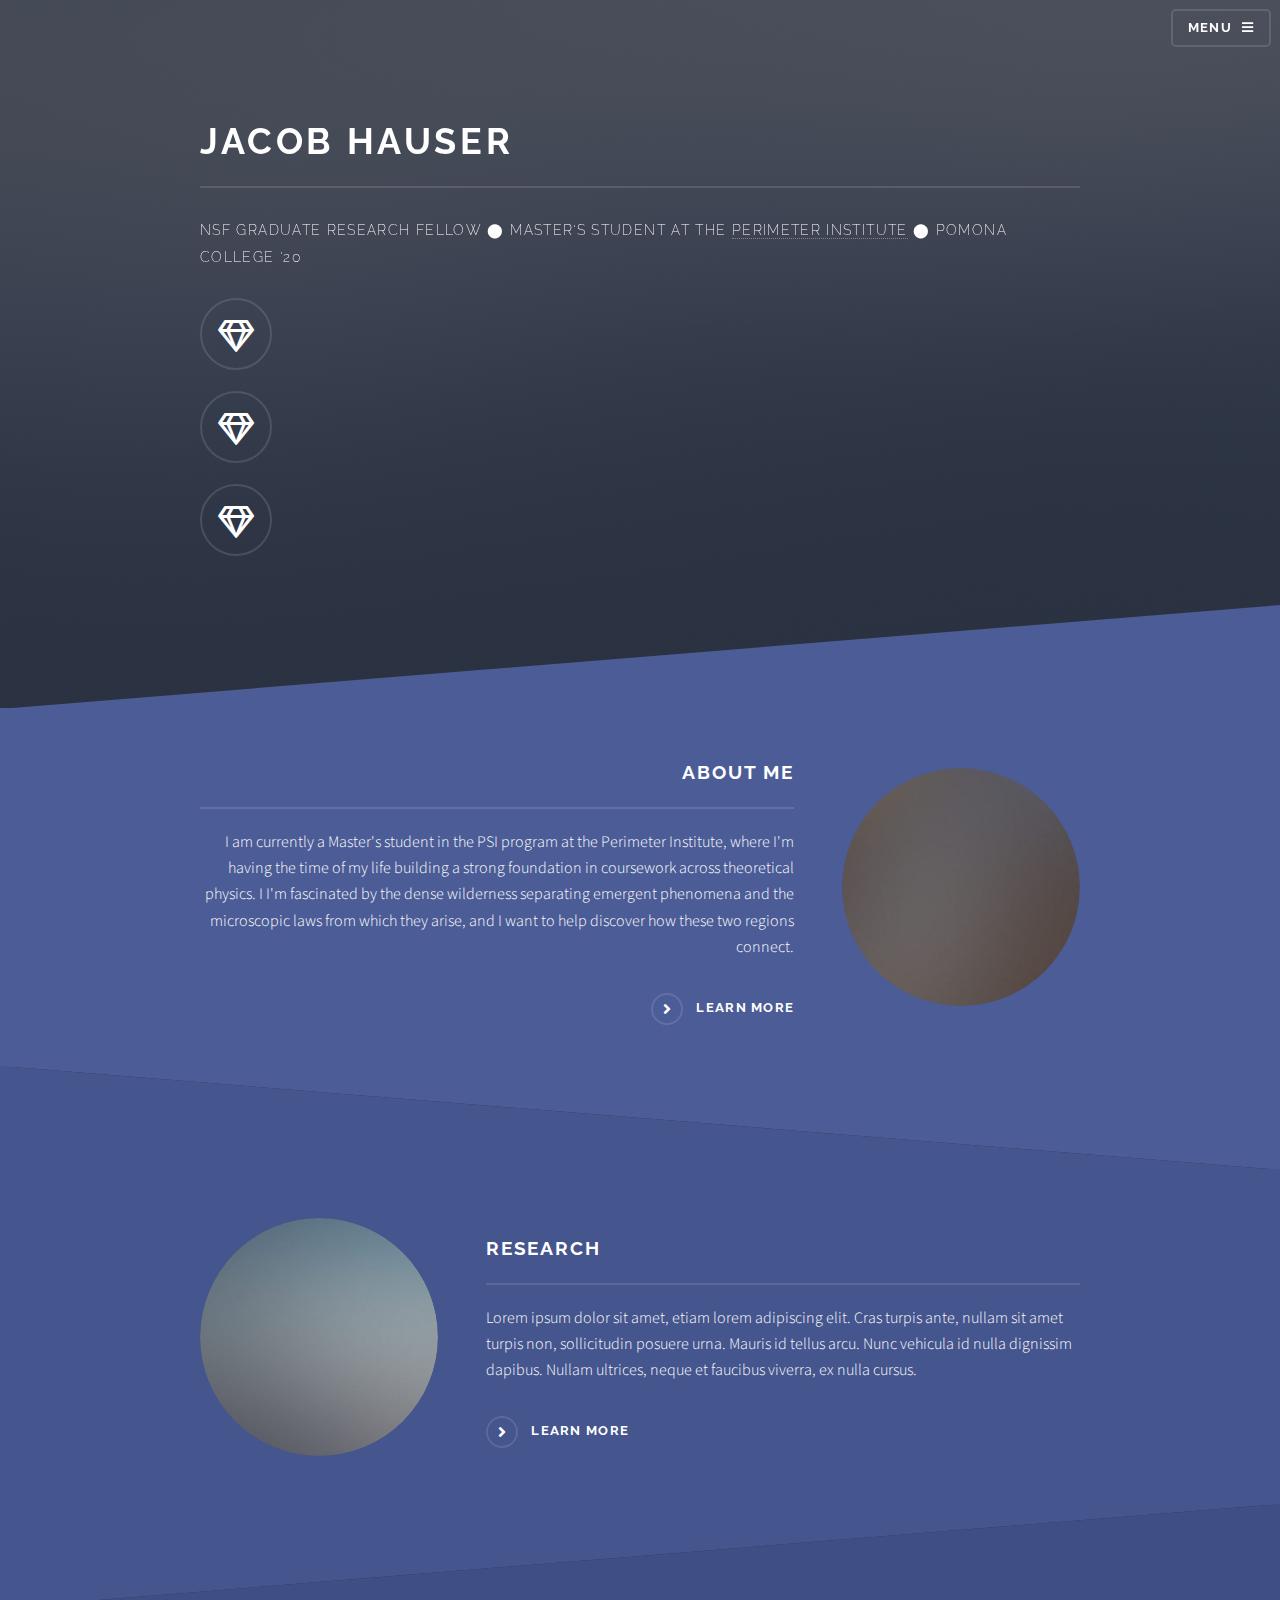
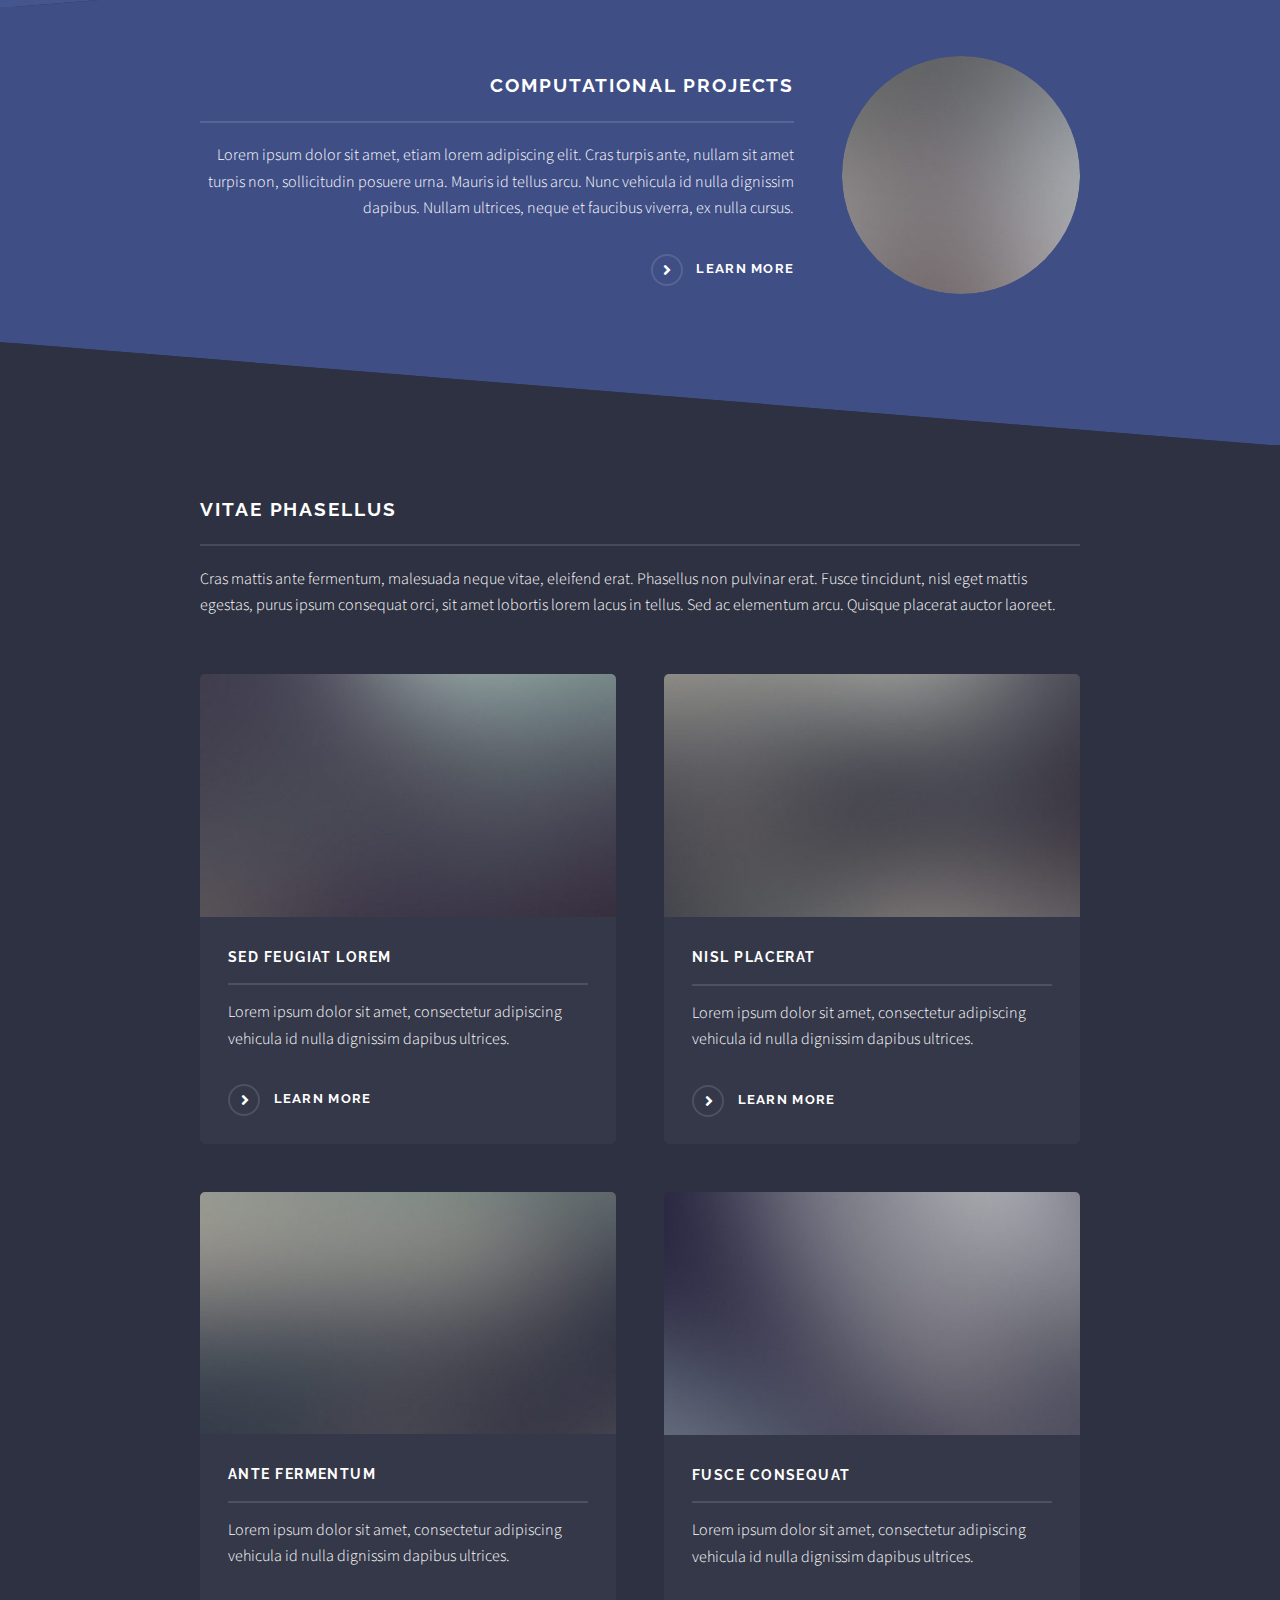
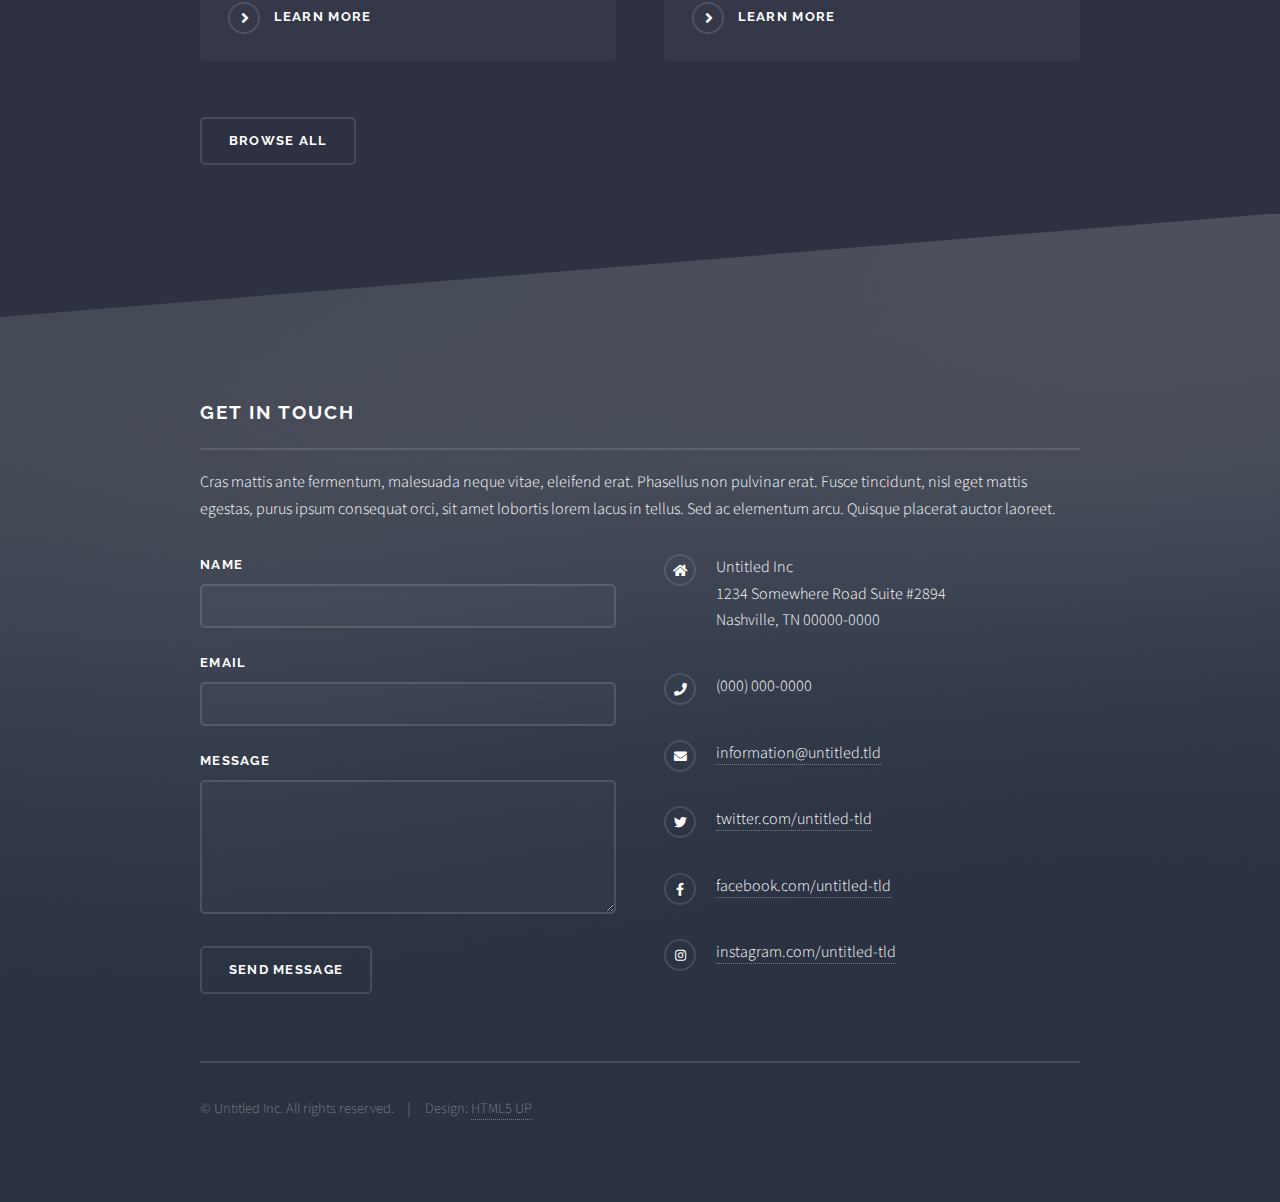
==== index-real.html @ db88d707 "Page in progress" ====
<!DOCTYPE HTML>
<!--
    Assembled by Jacob Hauser using:

	Solid State by HTML5 UP
	html5up.net | @ajlkn
	Free for personal and commercial use under the CCA 3.0 license (html5up.net/license)
-->
<html>
	<head>
		<title>Jacob Hauser</title>
		<meta charset="utf-8" />
		<meta name="viewport" content="width=device-width, initial-scale=1, user-scalable=no" />
		<link rel="stylesheet" href="assets/css/main.css" />
		<noscript><link rel="stylesheet" href="assets/css/noscript.css" /></noscript>
	</head>
	<body class="is-preload">

		<!-- Page Wrapper -->
			<div id="page-wrapper">

				<!-- Header -->
					<header id="header" class="alt">
						<h1><a href="index.html">Jacob Hauser</a></h1>
						<nav>
							<a href="#menu">Menu</a>
						</nav>
					</header>

				<!-- Menu -->
					<nav id="menu">
						<div class="inner">
							<h2>Menu</h2>
							<ul class="links">
								<li><a href="index.html">Home</a></li>
								<li><a href="generic.html">Generic</a></li>
								<li><a href="elements.html">Elements</a></li>
							</ul>
							<a href="#" class="close">Close</a>
						</div>
					</nav>

				<!-- Banner -->
					<section id="banner">
						<div class="inner">
							<h2>Jacob Hauser</h2>
                            <p>NSF Graduate Research Fellow ⬤ Master's student at the <a href="https://www.perimeterinstitute.ca/">Perimeter Institute</a> ⬤ Pomona College '20</p>
                            <div><div class="logo"><span class="icon fa-gem"></span></div>
                            <div class="logo"><span class="icon fa-gem"></span></div>
                            <div class="logo"><span class="icon fa-gem"></span></div>
						</div>
					</section>

				<!-- Wrapper -->
					<section id="wrapper">

						<!-- One -->
							<section id="one" class="wrapper spotlight style1">
								<div class="inner">
									<a href="#" class="image"><img src="images/pic01.jpg" alt="" /></a>
									<div class="content">
										<h2 class="major">About Me</h2>
										<p>I am currently a Master's student in the PSI program at the Perimeter Institute, where I'm having the time of my life building a strong foundation in coursework across theoretical physics. I I'm fascinated by the dense wilderness separating emergent phenomena and the microscopic laws from which they arise, and I want to help discover how these two regions connect.   </p>
										<a href="#" class="special">Learn more</a>
									</div>
								</div>
							</section>

						<!-- Two -->
							<section id="two" class="wrapper alt spotlight style2">
								<div class="inner">
									<a href="#" class="image"><img src="images/pic02.jpg" alt="" /></a>
									<div class="content">
										<h2 class="major">Research</h2>
										<p>Lorem ipsum dolor sit amet, etiam lorem adipiscing elit. Cras turpis ante, nullam sit amet turpis non, sollicitudin posuere urna. Mauris id tellus arcu. Nunc vehicula id nulla dignissim dapibus. Nullam ultrices, neque et faucibus viverra, ex nulla cursus.</p>
										<a href="#" class="special">Learn more</a>
									</div>
								</div>
							</section>

						<!-- Three -->
							<section id="three" class="wrapper spotlight style3">
								<div class="inner">
									<a href="#" class="image"><img src="images/pic03.jpg" alt="" /></a>
									<div class="content">
										<h2 class="major">Computational Projects</h2>
										<p>Lorem ipsum dolor sit amet, etiam lorem adipiscing elit. Cras turpis ante, nullam sit amet turpis non, sollicitudin posuere urna. Mauris id tellus arcu. Nunc vehicula id nulla dignissim dapibus. Nullam ultrices, neque et faucibus viverra, ex nulla cursus.</p>
										<a href="#" class="special">Learn more</a>
									</div>
								</div>
							</section>

						<!-- Four -->
							<section id="four" class="wrapper alt style1">
								<div class="inner">
									<h2 class="major">Vitae phasellus</h2>
									<p>Cras mattis ante fermentum, malesuada neque vitae, eleifend erat. Phasellus non pulvinar erat. Fusce tincidunt, nisl eget mattis egestas, purus ipsum consequat orci, sit amet lobortis lorem lacus in tellus. Sed ac elementum arcu. Quisque placerat auctor laoreet.</p>
									<section class="features">
										<article>
											<a href="#" class="image"><img src="images/pic04.jpg" alt="" /></a>
											<h3 class="major">Sed feugiat lorem</h3>
											<p>Lorem ipsum dolor sit amet, consectetur adipiscing vehicula id nulla dignissim dapibus ultrices.</p>
											<a href="#" class="special">Learn more</a>
										</article>
										<article>
											<a href="#" class="image"><img src="images/pic05.jpg" alt="" /></a>
											<h3 class="major">Nisl placerat</h3>
											<p>Lorem ipsum dolor sit amet, consectetur adipiscing vehicula id nulla dignissim dapibus ultrices.</p>
											<a href="#" class="special">Learn more</a>
										</article>
										<article>
											<a href="#" class="image"><img src="images/pic06.jpg" alt="" /></a>
											<h3 class="major">Ante fermentum</h3>
											<p>Lorem ipsum dolor sit amet, consectetur adipiscing vehicula id nulla dignissim dapibus ultrices.</p>
											<a href="#" class="special">Learn more</a>
										</article>
										<article>
											<a href="#" class="image"><img src="images/pic07.jpg" alt="" /></a>
											<h3 class="major">Fusce consequat</h3>
											<p>Lorem ipsum dolor sit amet, consectetur adipiscing vehicula id nulla dignissim dapibus ultrices.</p>
											<a href="#" class="special">Learn more</a>
										</article>
									</section>
									<ul class="actions">
										<li><a href="#" class="button">Browse All</a></li>
									</ul>
								</div>
							</section>

					</section>

				<!-- Footer -->
					<section id="footer">
						<div class="inner">
							<h2 class="major">Get in touch</h2>
							<p>Cras mattis ante fermentum, malesuada neque vitae, eleifend erat. Phasellus non pulvinar erat. Fusce tincidunt, nisl eget mattis egestas, purus ipsum consequat orci, sit amet lobortis lorem lacus in tellus. Sed ac elementum arcu. Quisque placerat auctor laoreet.</p>
							<form method="post" action="#">
								<div class="fields">
									<div class="field">
										<label for="name">Name</label>
										<input type="text" name="name" id="name" />
									</div>
									<div class="field">
										<label for="email">Email</label>
										<input type="email" name="email" id="email" />
									</div>
									<div class="field">
										<label for="message">Message</label>
										<textarea name="message" id="message" rows="4"></textarea>
									</div>
								</div>
								<ul class="actions">
									<li><input type="submit" value="Send Message" /></li>
								</ul>
							</form>
							<ul class="contact">
								<li class="icon solid fa-home">
									Untitled Inc<br />
									1234 Somewhere Road Suite #2894<br />
									Nashville, TN 00000-0000
								</li>
								<li class="icon solid fa-phone">(000) 000-0000</li>
								<li class="icon solid fa-envelope"><a href="#">information@untitled.tld</a></li>
								<li class="icon brands fa-twitter"><a href="#">twitter.com/untitled-tld</a></li>
								<li class="icon brands fa-facebook-f"><a href="#">facebook.com/untitled-tld</a></li>
								<li class="icon brands fa-instagram"><a href="#">instagram.com/untitled-tld</a></li>
							</ul>
							<ul class="copyright">
								<li>&copy; Untitled Inc. All rights reserved.</li><li>Design: <a href="http://html5up.net">HTML5 UP</a></li>
							</ul>
						</div>
					</section>

			</div>

		<!-- Scripts -->
			<script src="assets/js/jquery.min.js"></script>
			<script src="assets/js/jquery.scrollex.min.js"></script>
			<script src="assets/js/browser.min.js"></script>
			<script src="assets/js/breakpoints.min.js"></script>
			<script src="assets/js/util.js"></script>
			<script src="assets/js/main.js"></script>

	</body>
</html>
---- assets/css/main.css ----
@import url(fontawesome-all.min.css);
@import url("https://fonts.googleapis.com/css?family=Raleway:200,700|Source+Sans+Pro:300,600,300italic,600italic");

/*
	Solid State by HTML5 UP
	html5up.net | @ajlkn
	Free for personal and commercial use under the CCA 3.0 license (html5up.net/license)
*/

html, body, div, span, applet, object,
iframe, h1, h2, h3, h4, h5, h6, p, blockquote,
pre, a, abbr, acronym, address, big, cite,
code, del, dfn, em, img, ins, kbd, q, s, samp,
small, strike, strong, sub, sup, tt, var, b,
u, i, center, dl, dt, dd, ol, ul, li, fieldset,
form, label, legend, table, caption, tbody,
tfoot, thead, tr, th, td, article, aside,
canvas, details, embed, figure, figcaption,
footer, header, hgroup, menu, nav, output, ruby,
section, summary, time, mark, audio, video {
	margin: 0;
	padding: 0;
	border: 0;
	font-size: 100%;
	font: inherit;
	vertical-align: baseline;}

article, aside, details, figcaption, figure,
footer, header, hgroup, menu, nav, section {
	display: block;}

body {
	line-height: 1;
}

ol, ul {
	list-style: none;
}

blockquote, q {
	quotes: none;
}

	blockquote:before, blockquote:after, q:before, q:after {
		content: '';
		content: none;
	}

table {
	border-collapse: collapse;
	border-spacing: 0;
}

body {
	-webkit-text-size-adjust: none;
}

mark {
	background-color: transparent;
	color: inherit;
}

input::-moz-focus-inner {
	border: 0;
	padding: 0;
}

input, select, textarea {
	-moz-appearance: none;
	-webkit-appearance: none;
	-ms-appearance: none;
	appearance: none;
}

/* Basic */

	@-ms-viewport {
		width: device-width;
	}

	body {
		-ms-overflow-style: scrollbar;
	}

	@media screen and (max-width: 480px) {

		html, body {
			min-width: 320px;
		}

	}

	html {
		box-sizing: border-box;
	}

	*, *:before, *:after {
		box-sizing: inherit;
	}

	body {
		background-color: #2e3141;
		background-image: linear-gradient(to top, rgba(46, 49, 65, 0.8), rgba(46, 49, 65, 0.8)), url("../../images/bg.jpg");
		background-size: auto, cover;
		background-attachment: fixed, fixed;
		background-position: center, center;
	}

		body.is-preload *, body.is-preload *:before, body.is-preload *:after {
			-moz-animation: none !important;
			-webkit-animation: none !important;
			-ms-animation: none !important;
			animation: none !important;
			-moz-transition: none !important;
			-webkit-transition: none !important;
			-ms-transition: none !important;
			transition: none !important;
		}

/* Type */

	body, input, select, textarea {
		color: #ffffff;
		font-family: "Source Sans Pro", Helvetica, sans-serif;
		font-size: 16.5pt;
		font-weight: 300;
		line-height: 1.65;
	}

		@media screen and (max-width: 1680px) {

			body, input, select, textarea {
				font-size: 13pt;
			}

		}

		@media screen and (max-width: 1280px) {

			body, input, select, textarea {
				font-size: 12pt;
			}

		}

		@media screen and (max-width: 980px) {

			body, input, select, textarea {
				font-size: 12pt;
			}

		}

		@media screen and (max-width: 736px) {

			body, input, select, textarea {
				font-size: 12pt;
			}

		}

		@media screen and (max-width: 480px) {

			body, input, select, textarea {
				font-size: 12pt;
			}

		}

	a {
		-moz-transition: color 0.2s ease-in-out, border-bottom-color 0.2s ease-in-out;
		-webkit-transition: color 0.2s ease-in-out, border-bottom-color 0.2s ease-in-out;
		-ms-transition: color 0.2s ease-in-out, border-bottom-color 0.2s ease-in-out;
		transition: color 0.2s ease-in-out, border-bottom-color 0.2s ease-in-out;
		border-bottom: dotted 1px rgba(255, 255, 255, 0.35);
		color: #ffffff;
		text-decoration: none;
	}

		a:hover {
			border-bottom-color: transparent;
			color: #ffffff !important;
		}

		a.special:not(.button) {
			text-decoration: none;
			border-bottom: 0;
			display: block;
			font-family: Raleway, Helvetica, sans-serif;
			font-size: 0.8em;
			font-weight: 700;
			letter-spacing: 0.1em;
			margin: 0 0 2em 0;
			text-transform: uppercase;
		}

			a.special:not(.button):before {
				-moz-osx-font-smoothing: grayscale;
				-webkit-font-smoothing: antialiased;
				display: inline-block;
				font-style: normal;
				font-variant: normal;
				text-rendering: auto;
				line-height: 1;
				text-transform: none !important;
				font-family: 'Font Awesome 5 Free';
				font-weight: 900;
			}

			a.special:not(.button):before {
				-moz-transition: background-color 0.2s ease-in-out;
				-webkit-transition: background-color 0.2s ease-in-out;
				-ms-transition: background-color 0.2s ease-in-out;
				transition: background-color 0.2s ease-in-out;
				border-radius: 100%;
				border: solid 2px rgba(255, 255, 255, 0.125);
				content: '\f105';
				display: inline-block;
				font-size: 1.25em;
				height: 2em;
				line-height: 1.75em;
				margin-right: 0.85em;
				text-align: center;
				text-indent: 0.15em;
				vertical-align: middle;
				width: 2em;
			}

			a.special:not(.button):hover:before {
				background-color: rgba(255, 255, 255, 0.025);
			}

			a.special:not(.button):active:before {
				background-color: rgba(255, 255, 255, 0.075);
			}

	strong, b {
		color: #ffffff;
		font-weight: 600;
	}

	em, i {
		font-style: italic;
	}

	p {
		margin: 0 0 2em 0;
	}

	h1, h2, h3, h4, h5, h6 {
		color: #ffffff;
		font-family: Raleway, Helvetica, sans-serif;
		font-weight: 700;
		letter-spacing: 0.1em;
		margin: 0 0 1em 0;
		text-transform: uppercase;
	}

		h1 a, h2 a, h3 a, h4 a, h5 a, h6 a {
			color: inherit;
			text-decoration: none;
			border-bottom: 0;
		}

		h1 span, h2 span, h3 span, h4 span, h5 span, h6 span {
			font-weight: 200;
		}

		h1.major, h2.major, h3.major, h4.major, h5.major, h6.major {
			padding-bottom: 1em;
			border-bottom: solid 2px rgba(255, 255, 255, 0.125);
		}

	h2 {
		font-size: 1.2em;
	}

	h3 {
		font-size: 0.9em;
	}

	h4 {
		font-size: 0.7em;
	}

	h5 {
		font-size: 0.7em;
	}

	h6 {
		font-size: 0.7em;
	}

	@media screen and (max-width: 736px) {

		h2 {
			font-size: 1em;
		}

		h3 {
			font-size: 0.8em;
		}

	}

	sub {
		font-size: 0.8em;
		position: relative;
		top: 0.5em;
	}

	sup {
		font-size: 0.8em;
		position: relative;
		top: -0.5em;
	}

	blockquote {
		border-left: solid 4px rgba(255, 255, 255, 0.125);
		font-style: italic;
		margin: 0 0 2em 0;
		padding: 0.5em 0 0.5em 2em;
	}

	code {
		background: rgba(255, 255, 255, 0.025);
		border-radius: 5px;
		border: solid 2px rgba(255, 255, 255, 0.125);
		font-family: "Courier New", monospace;
		font-size: 0.9em;
		margin: 0 0.25em;
		padding: 0.25em 0.65em;
	}

	pre {
		-webkit-overflow-scrolling: touch;
		font-family: "Courier New", monospace;
		font-size: 0.9em;
		margin: 0 0 2em 0;
	}

		pre code {
			display: block;
			line-height: 1.75em;
			padding: 1em 1.5em;
			overflow-x: auto;
		}

	hr {
		border: 0;
		border-bottom: solid 2px rgba(255, 255, 255, 0.125);
		margin: 2.5em 0;
	}

		hr.major {
			margin: 4em 0;
		}

	.align-left {
		text-align: left;
	}

	.align-center {
		text-align: center;
	}

	.align-right {
		text-align: right;
	}

/* Row */

	.row {
		display: flex;
		flex-wrap: wrap;
		box-sizing: border-box;
		align-items: stretch;
	}

		.row > * {
			box-sizing: border-box;
		}

		.row.gtr-uniform > * > :last-child {
			margin-bottom: 0;
		}

		.row.aln-left {
			justify-content: flex-start;
		}

		.row.aln-center {
			justify-content: center;
		}

		.row.aln-right {
			justify-content: flex-end;
		}

		.row.aln-top {
			align-items: flex-start;
		}

		.row.aln-middle {
			align-items: center;
		}

		.row.aln-bottom {
			align-items: flex-end;
		}

		.row > .imp {
			order: -1;
		}

		.row > .col-1 {
			width: 8.33333%;
		}

		.row > .off-1 {
			margin-left: 8.33333%;
		}

		.row > .col-2 {
			width: 16.66667%;
		}

		.row > .off-2 {
			margin-left: 16.66667%;
		}

		.row > .col-3 {
			width: 25%;
		}

		.row > .off-3 {
			margin-left: 25%;
		}

		.row > .col-4 {
			width: 33.33333%;
		}

		.row > .off-4 {
			margin-left: 33.33333%;
		}

		.row > .col-5 {
			width: 41.66667%;
		}

		.row > .off-5 {
			margin-left: 41.66667%;
		}

		.row > .col-6 {
			width: 50%;
		}

		.row > .off-6 {
			margin-left: 50%;
		}

		.row > .col-7 {
			width: 58.33333%;
		}

		.row > .off-7 {
			margin-left: 58.33333%;
		}

		.row > .col-8 {
			width: 66.66667%;
		}

		.row > .off-8 {
			margin-left: 66.66667%;
		}

		.row > .col-9 {
			width: 75%;
		}

		.row > .off-9 {
			margin-left: 75%;
		}

		.row > .col-10 {
			width: 83.33333%;
		}

		.row > .off-10 {
			margin-left: 83.33333%;
		}

		.row > .col-11 {
			width: 91.66667%;
		}

		.row > .off-11 {
			margin-left: 91.66667%;
		}

		.row > .col-12 {
			width: 100%;
		}

		.row > .off-12 {
			margin-left: 100%;
		}

		.row.gtr-0 {
			margin-top: 0;
			margin-left: 0em;
		}

			.row.gtr-0 > * {
				padding: 0 0 0 0em;
			}

			.row.gtr-0.gtr-uniform {
				margin-top: 0em;
			}

				.row.gtr-0.gtr-uniform > * {
					padding-top: 0em;
				}

		.row.gtr-25 {
			margin-top: 0;
			margin-left: -0.4375em;
		}

			.row.gtr-25 > * {
				padding: 0 0 0 0.4375em;
			}

			.row.gtr-25.gtr-uniform {
				margin-top: -0.4375em;
			}

				.row.gtr-25.gtr-uniform > * {
					padding-top: 0.4375em;
				}

		.row.gtr-50 {
			margin-top: 0;
			margin-left: -0.875em;
		}

			.row.gtr-50 > * {
				padding: 0 0 0 0.875em;
			}

			.row.gtr-50.gtr-uniform {
				margin-top: -0.875em;
			}

				.row.gtr-50.gtr-uniform > * {
					padding-top: 0.875em;
				}

		.row {
			margin-top: 0;
			margin-left: -1.75em;
		}

			.row > * {
				padding: 0 0 0 1.75em;
			}

			.row.gtr-uniform {
				margin-top: -1.75em;
			}

				.row.gtr-uniform > * {
					padding-top: 1.75em;
				}

		.row.gtr-150 {
			margin-top: 0;
			margin-left: -2.625em;
		}

			.row.gtr-150 > * {
				padding: 0 0 0 2.625em;
			}

			.row.gtr-150.gtr-uniform {
				margin-top: -2.625em;
			}

				.row.gtr-150.gtr-uniform > * {
					padding-top: 2.625em;
				}

		.row.gtr-200 {
			margin-top: 0;
			margin-left: -3.5em;
		}

			.row.gtr-200 > * {
				padding: 0 0 0 3.5em;
			}

			.row.gtr-200.gtr-uniform {
				margin-top: -3.5em;
			}

				.row.gtr-200.gtr-uniform > * {
					padding-top: 3.5em;
				}

		@media screen and (max-width: 1680px) {

			.row {
				display: flex;
				flex-wrap: wrap;
				box-sizing: border-box;
				align-items: stretch;
			}

				.row > * {
					box-sizing: border-box;
				}

				.row.gtr-uniform > * > :last-child {
					margin-bottom: 0;
				}

				.row.aln-left {
					justify-content: flex-start;
				}

				.row.aln-center {
					justify-content: center;
				}

				.row.aln-right {
					justify-content: flex-end;
				}

				.row.aln-top {
					align-items: flex-start;
				}

				.row.aln-middle {
					align-items: center;
				}

				.row.aln-bottom {
					align-items: flex-end;
				}

				.row > .imp-xlarge {
					order: -1;
				}

				.row > .col-1-xlarge {
					width: 8.33333%;
				}

				.row > .off-1-xlarge {
					margin-left: 8.33333%;
				}

				.row > .col-2-xlarge {
					width: 16.66667%;
				}

				.row > .off-2-xlarge {
					margin-left: 16.66667%;
				}

				.row > .col-3-xlarge {
					width: 25%;
				}

				.row > .off-3-xlarge {
					margin-left: 25%;
				}

				.row > .col-4-xlarge {
					width: 33.33333%;
				}

				.row > .off-4-xlarge {
					margin-left: 33.33333%;
				}

				.row > .col-5-xlarge {
					width: 41.66667%;
				}

				.row > .off-5-xlarge {
					margin-left: 41.66667%;
				}

				.row > .col-6-xlarge {
					width: 50%;
				}

				.row > .off-6-xlarge {
					margin-left: 50%;
				}

				.row > .col-7-xlarge {
					width: 58.33333%;
				}

				.row > .off-7-xlarge {
					margin-left: 58.33333%;
				}

				.row > .col-8-xlarge {
					width: 66.66667%;
				}

				.row > .off-8-xlarge {
					margin-left: 66.66667%;
				}

				.row > .col-9-xlarge {
					width: 75%;
				}

				.row > .off-9-xlarge {
					margin-left: 75%;
				}

				.row > .col-10-xlarge {
					width: 83.33333%;
				}

				.row > .off-10-xlarge {
					margin-left: 83.33333%;
				}

				.row > .col-11-xlarge {
					width: 91.66667%;
				}

				.row > .off-11-xlarge {
					margin-left: 91.66667%;
				}

				.row > .col-12-xlarge {
					width: 100%;
				}

				.row > .off-12-xlarge {
					margin-left: 100%;
				}

				.row.gtr-0 {
					margin-top: 0;
					margin-left: 0em;
				}

					.row.gtr-0 > * {
						padding: 0 0 0 0em;
					}

					.row.gtr-0.gtr-uniform {
						margin-top: 0em;
					}

						.row.gtr-0.gtr-uniform > * {
							padding-top: 0em;
						}

				.row.gtr-25 {
					margin-top: 0;
					margin-left: -0.4375em;
				}

					.row.gtr-25 > * {
						padding: 0 0 0 0.4375em;
					}

					.row.gtr-25.gtr-uniform {
						margin-top: -0.4375em;
					}

						.row.gtr-25.gtr-uniform > * {
							padding-top: 0.4375em;
						}

				.row.gtr-50 {
					margin-top: 0;
					margin-left: -0.875em;
				}

					.row.gtr-50 > * {
						padding: 0 0 0 0.875em;
					}

					.row.gtr-50.gtr-uniform {
						margin-top: -0.875em;
					}

						.row.gtr-50.gtr-uniform > * {
							padding-top: 0.875em;
						}

				.row {
					margin-top: 0;
					margin-left: -1.75em;
				}

					.row > * {
						padding: 0 0 0 1.75em;
					}

					.row.gtr-uniform {
						margin-top: -1.75em;
					}

						.row.gtr-uniform > * {
							padding-top: 1.75em;
						}

				.row.gtr-150 {
					margin-top: 0;
					margin-left: -2.625em;
				}

					.row.gtr-150 > * {
						padding: 0 0 0 2.625em;
					}

					.row.gtr-150.gtr-uniform {
						margin-top: -2.625em;
					}

						.row.gtr-150.gtr-uniform > * {
							padding-top: 2.625em;
						}

				.row.gtr-200 {
					margin-top: 0;
					margin-left: -3.5em;
				}

					.row.gtr-200 > * {
						padding: 0 0 0 3.5em;
					}

					.row.gtr-200.gtr-uniform {
						margin-top: -3.5em;
					}

						.row.gtr-200.gtr-uniform > * {
							padding-top: 3.5em;
						}

		}

		@media screen and (max-width: 1280px) {

			.row {
				display: flex;
				flex-wrap: wrap;
				box-sizing: border-box;
				align-items: stretch;
			}

				.row > * {
					box-sizing: border-box;
				}

				.row.gtr-uniform > * > :last-child {
					margin-bottom: 0;
				}

				.row.aln-left {
					justify-content: flex-start;
				}

				.row.aln-center {
					justify-content: center;
				}

				.row.aln-right {
					justify-content: flex-end;
				}

				.row.aln-top {
					align-items: flex-start;
				}

				.row.aln-middle {
					align-items: center;
				}

				.row.aln-bottom {
					align-items: flex-end;
				}

				.row > .imp-large {
					order: -1;
				}

				.row > .col-1-large {
					width: 8.33333%;
				}

				.row > .off-1-large {
					margin-left: 8.33333%;
				}

				.row > .col-2-large {
					width: 16.66667%;
				}

				.row > .off-2-large {
					margin-left: 16.66667%;
				}

				.row > .col-3-large {
					width: 25%;
				}

				.row > .off-3-large {
					margin-left: 25%;
				}

				.row > .col-4-large {
					width: 33.33333%;
				}

				.row > .off-4-large {
					margin-left: 33.33333%;
				}

				.row > .col-5-large {
					width: 41.66667%;
				}

				.row > .off-5-large {
					margin-left: 41.66667%;
				}

				.row > .col-6-large {
					width: 50%;
				}

				.row > .off-6-large {
					margin-left: 50%;
				}

				.row > .col-7-large {
					width: 58.33333%;
				}

				.row > .off-7-large {
					margin-left: 58.33333%;
				}

				.row > .col-8-large {
					width: 66.66667%;
				}

				.row > .off-8-large {
					margin-left: 66.66667%;
				}

				.row > .col-9-large {
					width: 75%;
				}

				.row > .off-9-large {
					margin-left: 75%;
				}

				.row > .col-10-large {
					width: 83.33333%;
				}

				.row > .off-10-large {
					margin-left: 83.33333%;
				}

				.row > .col-11-large {
					width: 91.66667%;
				}

				.row > .off-11-large {
					margin-left: 91.66667%;
				}

				.row > .col-12-large {
					width: 100%;
				}

				.row > .off-12-large {
					margin-left: 100%;
				}

				.row.gtr-0 {
					margin-top: 0;
					margin-left: 0em;
				}

					.row.gtr-0 > * {
						padding: 0 0 0 0em;
					}

					.row.gtr-0.gtr-uniform {
						margin-top: 0em;
					}

						.row.gtr-0.gtr-uniform > * {
							padding-top: 0em;
						}

				.row.gtr-25 {
					margin-top: 0;
					margin-left: -0.4375em;
				}

					.row.gtr-25 > * {
						padding: 0 0 0 0.4375em;
					}

					.row.gtr-25.gtr-uniform {
						margin-top: -0.4375em;
					}

						.row.gtr-25.gtr-uniform > * {
							padding-top: 0.4375em;
						}

				.row.gtr-50 {
					margin-top: 0;
					margin-left: -0.875em;
				}

					.row.gtr-50 > * {
						padding: 0 0 0 0.875em;
					}

					.row.gtr-50.gtr-uniform {
						margin-top: -0.875em;
					}

						.row.gtr-50.gtr-uniform > * {
							padding-top: 0.875em;
						}

				.row {
					margin-top: 0;
					margin-left: -1.75em;
				}

					.row > * {
						padding: 0 0 0 1.75em;
					}

					.row.gtr-uniform {
						margin-top: -1.75em;
					}

						.row.gtr-uniform > * {
							padding-top: 1.75em;
						}

				.row.gtr-150 {
					margin-top: 0;
					margin-left: -2.625em;
				}

					.row.gtr-150 > * {
						padding: 0 0 0 2.625em;
					}

					.row.gtr-150.gtr-uniform {
						margin-top: -2.625em;
					}

						.row.gtr-150.gtr-uniform > * {
							padding-top: 2.625em;
						}

				.row.gtr-200 {
					margin-top: 0;
					margin-left: -3.5em;
				}

					.row.gtr-200 > * {
						padding: 0 0 0 3.5em;
					}

					.row.gtr-200.gtr-uniform {
						margin-top: -3.5em;
					}

						.row.gtr-200.gtr-uniform > * {
							padding-top: 3.5em;
						}

		}

		@media screen and (max-width: 980px) {

			.row {
				display: flex;
				flex-wrap: wrap;
				box-sizing: border-box;
				align-items: stretch;
			}

				.row > * {
					box-sizing: border-box;
				}

				.row.gtr-uniform > * > :last-child {
					margin-bottom: 0;
				}

				.row.aln-left {
					justify-content: flex-start;
				}

				.row.aln-center {
					justify-content: center;
				}

				.row.aln-right {
					justify-content: flex-end;
				}

				.row.aln-top {
					align-items: flex-start;
				}

				.row.aln-middle {
					align-items: center;
				}

				.row.aln-bottom {
					align-items: flex-end;
				}

				.row > .imp-medium {
					order: -1;
				}

				.row > .col-1-medium {
					width: 8.33333%;
				}

				.row > .off-1-medium {
					margin-left: 8.33333%;
				}

				.row > .col-2-medium {
					width: 16.66667%;
				}

				.row > .off-2-medium {
					margin-left: 16.66667%;
				}

				.row > .col-3-medium {
					width: 25%;
				}

				.row > .off-3-medium {
					margin-left: 25%;
				}

				.row > .col-4-medium {
					width: 33.33333%;
				}

				.row > .off-4-medium {
					margin-left: 33.33333%;
				}

				.row > .col-5-medium {
					width: 41.66667%;
				}

				.row > .off-5-medium {
					margin-left: 41.66667%;
				}

				.row > .col-6-medium {
					width: 50%;
				}

				.row > .off-6-medium {
					margin-left: 50%;
				}

				.row > .col-7-medium {
					width: 58.33333%;
				}

				.row > .off-7-medium {
					margin-left: 58.33333%;
				}

				.row > .col-8-medium {
					width: 66.66667%;
				}

				.row > .off-8-medium {
					margin-left: 66.66667%;
				}

				.row > .col-9-medium {
					width: 75%;
				}

				.row > .off-9-medium {
					margin-left: 75%;
				}

				.row > .col-10-medium {
					width: 83.33333%;
				}

				.row > .off-10-medium {
					margin-left: 83.33333%;
				}

				.row > .col-11-medium {
					width: 91.66667%;
				}

				.row > .off-11-medium {
					margin-left: 91.66667%;
				}

				.row > .col-12-medium {
					width: 100%;
				}

				.row > .off-12-medium {
					margin-left: 100%;
				}

				.row.gtr-0 {
					margin-top: 0;
					margin-left: 0em;
				}

					.row.gtr-0 > * {
						padding: 0 0 0 0em;
					}

					.row.gtr-0.gtr-uniform {
						margin-top: 0em;
					}

						.row.gtr-0.gtr-uniform > * {
							padding-top: 0em;
						}

				.row.gtr-25 {
					margin-top: 0;
					margin-left: -0.4375em;
				}

					.row.gtr-25 > * {
						padding: 0 0 0 0.4375em;
					}

					.row.gtr-25.gtr-uniform {
						margin-top: -0.4375em;
					}

						.row.gtr-25.gtr-uniform > * {
							padding-top: 0.4375em;
						}

				.row.gtr-50 {
					margin-top: 0;
					margin-left: -0.875em;
				}

					.row.gtr-50 > * {
						padding: 0 0 0 0.875em;
					}

					.row.gtr-50.gtr-uniform {
						margin-top: -0.875em;
					}

						.row.gtr-50.gtr-uniform > * {
							padding-top: 0.875em;
						}

				.row {
					margin-top: 0;
					margin-left: -1.75em;
				}

					.row > * {
						padding: 0 0 0 1.75em;
					}

					.row.gtr-uniform {
						margin-top: -1.75em;
					}

						.row.gtr-uniform > * {
							padding-top: 1.75em;
						}

				.row.gtr-150 {
					margin-top: 0;
					margin-left: -2.625em;
				}

					.row.gtr-150 > * {
						padding: 0 0 0 2.625em;
					}

					.row.gtr-150.gtr-uniform {
						margin-top: -2.625em;
					}

						.row.gtr-150.gtr-uniform > * {
							padding-top: 2.625em;
						}

				.row.gtr-200 {
					margin-top: 0;
					margin-left: -3.5em;
				}

					.row.gtr-200 > * {
						padding: 0 0 0 3.5em;
					}

					.row.gtr-200.gtr-uniform {
						margin-top: -3.5em;
					}

						.row.gtr-200.gtr-uniform > * {
							padding-top: 3.5em;
						}

		}

		@media screen and (max-width: 736px) {

			.row {
				display: flex;
				flex-wrap: wrap;
				box-sizing: border-box;
				align-items: stretch;
			}

				.row > * {
					box-sizing: border-box;
				}

				.row.gtr-uniform > * > :last-child {
					margin-bottom: 0;
				}

				.row.aln-left {
					justify-content: flex-start;
				}

				.row.aln-center {
					justify-content: center;
				}

				.row.aln-right {
					justify-content: flex-end;
				}

				.row.aln-top {
					align-items: flex-start;
				}

				.row.aln-middle {
					align-items: center;
				}

				.row.aln-bottom {
					align-items: flex-end;
				}

				.row > .imp-small {
					order: -1;
				}

				.row > .col-1-small {
					width: 8.33333%;
				}

				.row > .off-1-small {
					margin-left: 8.33333%;
				}

				.row > .col-2-small {
					width: 16.66667%;
				}

				.row > .off-2-small {
					margin-left: 16.66667%;
				}

				.row > .col-3-small {
					width: 25%;
				}

				.row > .off-3-small {
					margin-left: 25%;
				}

				.row > .col-4-small {
					width: 33.33333%;
				}

				.row > .off-4-small {
					margin-left: 33.33333%;
				}

				.row > .col-5-small {
					width: 41.66667%;
				}

				.row > .off-5-small {
					margin-left: 41.66667%;
				}

				.row > .col-6-small {
					width: 50%;
				}

				.row > .off-6-small {
					margin-left: 50%;
				}

				.row > .col-7-small {
					width: 58.33333%;
				}

				.row > .off-7-small {
					margin-left: 58.33333%;
				}

				.row > .col-8-small {
					width: 66.66667%;
				}

				.row > .off-8-small {
					margin-left: 66.66667%;
				}

				.row > .col-9-small {
					width: 75%;
				}

				.row > .off-9-small {
					margin-left: 75%;
				}

				.row > .col-10-small {
					width: 83.33333%;
				}

				.row > .off-10-small {
					margin-left: 83.33333%;
				}

				.row > .col-11-small {
					width: 91.66667%;
				}

				.row > .off-11-small {
					margin-left: 91.66667%;
				}

				.row > .col-12-small {
					width: 100%;
				}

				.row > .off-12-small {
					margin-left: 100%;
				}

				.row.gtr-0 {
					margin-top: 0;
					margin-left: 0em;
				}

					.row.gtr-0 > * {
						padding: 0 0 0 0em;
					}

					.row.gtr-0.gtr-uniform {
						margin-top: 0em;
					}

						.row.gtr-0.gtr-uniform > * {
							padding-top: 0em;
						}

				.row.gtr-25 {
					margin-top: 0;
					margin-left: -0.3125em;
				}

					.row.gtr-25 > * {
						padding: 0 0 0 0.3125em;
					}

					.row.gtr-25.gtr-uniform {
						margin-top: -0.3125em;
					}

						.row.gtr-25.gtr-uniform > * {
							padding-top: 0.3125em;
						}

				.row.gtr-50 {
					margin-top: 0;
					margin-left: -0.625em;
				}

					.row.gtr-50 > * {
						padding: 0 0 0 0.625em;
					}

					.row.gtr-50.gtr-uniform {
						margin-top: -0.625em;
					}

						.row.gtr-50.gtr-uniform > * {
							padding-top: 0.625em;
						}

				.row {
					margin-top: 0;
					margin-left: -1.25em;
				}

					.row > * {
						padding: 0 0 0 1.25em;
					}

					.row.gtr-uniform {
						margin-top: -1.25em;
					}

						.row.gtr-uniform > * {
							padding-top: 1.25em;
						}

				.row.gtr-150 {
					margin-top: 0;
					margin-left: -1.875em;
				}

					.row.gtr-150 > * {
						padding: 0 0 0 1.875em;
					}

					.row.gtr-150.gtr-uniform {
						margin-top: -1.875em;
					}

						.row.gtr-150.gtr-uniform > * {
							padding-top: 1.875em;
						}

				.row.gtr-200 {
					margin-top: 0;
					margin-left: -2.5em;
				}

					.row.gtr-200 > * {
						padding: 0 0 0 2.5em;
					}

					.row.gtr-200.gtr-uniform {
						margin-top: -2.5em;
					}

						.row.gtr-200.gtr-uniform > * {
							padding-top: 2.5em;
						}

		}

		@media screen and (max-width: 480px) {

			.row {
				display: flex;
				flex-wrap: wrap;
				box-sizing: border-box;
				align-items: stretch;
			}

				.row > * {
					box-sizing: border-box;
				}

				.row.gtr-uniform > * > :last-child {
					margin-bottom: 0;
				}

				.row.aln-left {
					justify-content: flex-start;
				}

				.row.aln-center {
					justify-content: center;
				}

				.row.aln-right {
					justify-content: flex-end;
				}

				.row.aln-top {
					align-items: flex-start;
				}

				.row.aln-middle {
					align-items: center;
				}

				.row.aln-bottom {
					align-items: flex-end;
				}

				.row > .imp-xsmall {
					order: -1;
				}

				.row > .col-1-xsmall {
					width: 8.33333%;
				}

				.row > .off-1-xsmall {
					margin-left: 8.33333%;
				}

				.row > .col-2-xsmall {
					width: 16.66667%;
				}

				.row > .off-2-xsmall {
					margin-left: 16.66667%;
				}

				.row > .col-3-xsmall {
					width: 25%;
				}

				.row > .off-3-xsmall {
					margin-left: 25%;
				}

				.row > .col-4-xsmall {
					width: 33.33333%;
				}

				.row > .off-4-xsmall {
					margin-left: 33.33333%;
				}

				.row > .col-5-xsmall {
					width: 41.66667%;
				}

				.row > .off-5-xsmall {
					margin-left: 41.66667%;
				}

				.row > .col-6-xsmall {
					width: 50%;
				}

				.row > .off-6-xsmall {
					margin-left: 50%;
				}

				.row > .col-7-xsmall {
					width: 58.33333%;
				}

				.row > .off-7-xsmall {
					margin-left: 58.33333%;
				}

				.row > .col-8-xsmall {
					width: 66.66667%;
				}

				.row > .off-8-xsmall {
					margin-left: 66.66667%;
				}

				.row > .col-9-xsmall {
					width: 75%;
				}

				.row > .off-9-xsmall {
					margin-left: 75%;
				}

				.row > .col-10-xsmall {
					width: 83.33333%;
				}

				.row > .off-10-xsmall {
					margin-left: 83.33333%;
				}

				.row > .col-11-xsmall {
					width: 91.66667%;
				}

				.row > .off-11-xsmall {
					margin-left: 91.66667%;
				}

				.row > .col-12-xsmall {
					width: 100%;
				}

				.row > .off-12-xsmall {
					margin-left: 100%;
				}

				.row.gtr-0 {
					margin-top: 0;
					margin-left: 0em;
				}

					.row.gtr-0 > * {
						padding: 0 0 0 0em;
					}

					.row.gtr-0.gtr-uniform {
						margin-top: 0em;
					}

						.row.gtr-0.gtr-uniform > * {
							padding-top: 0em;
						}

				.row.gtr-25 {
					margin-top: 0;
					margin-left: -0.3125em;
				}

					.row.gtr-25 > * {
						padding: 0 0 0 0.3125em;
					}

					.row.gtr-25.gtr-uniform {
						margin-top: -0.3125em;
					}

						.row.gtr-25.gtr-uniform > * {
							padding-top: 0.3125em;
						}

				.row.gtr-50 {
					margin-top: 0;
					margin-left: -0.625em;
				}

					.row.gtr-50 > * {
						padding: 0 0 0 0.625em;
					}

					.row.gtr-50.gtr-uniform {
						margin-top: -0.625em;
					}

						.row.gtr-50.gtr-uniform > * {
							padding-top: 0.625em;
						}

				.row {
					margin-top: 0;
					margin-left: -1.25em;
				}

					.row > * {
						padding: 0 0 0 1.25em;
					}

					.row.gtr-uniform {
						margin-top: -1.25em;
					}

						.row.gtr-uniform > * {
							padding-top: 1.25em;
						}

				.row.gtr-150 {
					margin-top: 0;
					margin-left: -1.875em;
				}

					.row.gtr-150 > * {
						padding: 0 0 0 1.875em;
					}

					.row.gtr-150.gtr-uniform {
						margin-top: -1.875em;
					}

						.row.gtr-150.gtr-uniform > * {
							padding-top: 1.875em;
						}

				.row.gtr-200 {
					margin-top: 0;
					margin-left: -2.5em;
				}

					.row.gtr-200 > * {
						padding: 0 0 0 2.5em;
					}

					.row.gtr-200.gtr-uniform {
						margin-top: -2.5em;
					}

						.row.gtr-200.gtr-uniform > * {
							padding-top: 2.5em;
						}

		}

		@media screen and (max-width: 360px) {

			.row {
				display: flex;
				flex-wrap: wrap;
				box-sizing: border-box;
				align-items: stretch;
			}

				.row > * {
					box-sizing: border-box;
				}

				.row.gtr-uniform > * > :last-child {
					margin-bottom: 0;
				}

				.row.aln-left {
					justify-content: flex-start;
				}

				.row.aln-center {
					justify-content: center;
				}

				.row.aln-right {
					justify-content: flex-end;
				}

				.row.aln-top {
					align-items: flex-start;
				}

				.row.aln-middle {
					align-items: center;
				}

				.row.aln-bottom {
					align-items: flex-end;
				}

				.row > .imp-xxsmall {
					order: -1;
				}

				.row > .col-1-xxsmall {
					width: 8.33333%;
				}

				.row > .off-1-xxsmall {
					margin-left: 8.33333%;
				}

				.row > .col-2-xxsmall {
					width: 16.66667%;
				}

				.row > .off-2-xxsmall {
					margin-left: 16.66667%;
				}

				.row > .col-3-xxsmall {
					width: 25%;
				}

				.row > .off-3-xxsmall {
					margin-left: 25%;
				}

				.row > .col-4-xxsmall {
					width: 33.33333%;
				}

				.row > .off-4-xxsmall {
					margin-left: 33.33333%;
				}

				.row > .col-5-xxsmall {
					width: 41.66667%;
				}

				.row > .off-5-xxsmall {
					margin-left: 41.66667%;
				}

				.row > .col-6-xxsmall {
					width: 50%;
				}

				.row > .off-6-xxsmall {
					margin-left: 50%;
				}

				.row > .col-7-xxsmall {
					width: 58.33333%;
				}

				.row > .off-7-xxsmall {
					margin-left: 58.33333%;
				}

				.row > .col-8-xxsmall {
					width: 66.66667%;
				}

				.row > .off-8-xxsmall {
					margin-left: 66.66667%;
				}

				.row > .col-9-xxsmall {
					width: 75%;
				}

				.row > .off-9-xxsmall {
					margin-left: 75%;
				}

				.row > .col-10-xxsmall {
					width: 83.33333%;
				}

				.row > .off-10-xxsmall {
					margin-left: 83.33333%;
				}

				.row > .col-11-xxsmall {
					width: 91.66667%;
				}

				.row > .off-11-xxsmall {
					margin-left: 91.66667%;
				}

				.row > .col-12-xxsmall {
					width: 100%;
				}

				.row > .off-12-xxsmall {
					margin-left: 100%;
				}

				.row.gtr-0 {
					margin-top: 0;
					margin-left: 0em;
				}

					.row.gtr-0 > * {
						padding: 0 0 0 0em;
					}

					.row.gtr-0.gtr-uniform {
						margin-top: 0em;
					}

						.row.gtr-0.gtr-uniform > * {
							padding-top: 0em;
						}

				.row.gtr-25 {
					margin-top: 0;
					margin-left: -0.3125em;
				}

					.row.gtr-25 > * {
						padding: 0 0 0 0.3125em;
					}

					.row.gtr-25.gtr-uniform {
						margin-top: -0.3125em;
					}

						.row.gtr-25.gtr-uniform > * {
							padding-top: 0.3125em;
						}

				.row.gtr-50 {
					margin-top: 0;
					margin-left: -0.625em;
				}

					.row.gtr-50 > * {
						padding: 0 0 0 0.625em;
					}

					.row.gtr-50.gtr-uniform {
						margin-top: -0.625em;
					}

						.row.gtr-50.gtr-uniform > * {
							padding-top: 0.625em;
						}

				.row {
					margin-top: 0;
					margin-left: -1.25em;
				}

					.row > * {
						padding: 0 0 0 1.25em;
					}

					.row.gtr-uniform {
						margin-top: -1.25em;
					}

						.row.gtr-uniform > * {
							padding-top: 1.25em;
						}

				.row.gtr-150 {
					margin-top: 0;
					margin-left: -1.875em;
				}

					.row.gtr-150 > * {
						padding: 0 0 0 1.875em;
					}

					.row.gtr-150.gtr-uniform {
						margin-top: -1.875em;
					}

						.row.gtr-150.gtr-uniform > * {
							padding-top: 1.875em;
						}

				.row.gtr-200 {
					margin-top: 0;
					margin-left: -2.5em;
				}

					.row.gtr-200 > * {
						padding: 0 0 0 2.5em;
					}

					.row.gtr-200.gtr-uniform {
						margin-top: -2.5em;
					}

						.row.gtr-200.gtr-uniform > * {
							padding-top: 2.5em;
						}

		}

/* Section/Article */

	section.special, article.special {
		text-align: center;
	}

/* Form */

	form {
		margin: 0 0 2em 0;
	}

		form > :last-child {
			margin-bottom: 0;
		}

		form > .fields {
			display: -moz-flex;
			display: -webkit-flex;
			display: -ms-flex;
			display: flex;
			-moz-flex-wrap: wrap;
			-webkit-flex-wrap: wrap;
			-ms-flex-wrap: wrap;
			flex-wrap: wrap;
			width: calc(100% + 3em);
			margin: -1.5em 0 2em -1.5em;
		}

			form > .fields > .field {
				-moz-flex-grow: 0;
				-webkit-flex-grow: 0;
				-ms-flex-grow: 0;
				flex-grow: 0;
				-moz-flex-shrink: 0;
				-webkit-flex-shrink: 0;
				-ms-flex-shrink: 0;
				flex-shrink: 0;
				padding: 1.5em 0 0 1.5em;
				width: calc(100% - 1.5em);
			}

				form > .fields > .field.half {
					width: calc(50% - 0.75em);
				}

				form > .fields > .field.third {
					width: calc(100%/3 - 0.5em);
				}

				form > .fields > .field.quarter {
					width: calc(25% - 0.375em);
				}

		@media screen and (max-width: 480px) {

			form > .fields {
				width: calc(100% + 3em);
				margin: -1.5em 0 2em -1.5em;
			}

				form > .fields > .field {
					padding: 1.5em 0 0 1.5em;
					width: calc(100% - 1.5em);
				}

					form > .fields > .field.half {
						width: calc(100% - 1.5em);
					}

					form > .fields > .field.third {
						width: calc(100% - 1.5em);
					}

					form > .fields > .field.quarter {
						width: calc(100% - 1.5em);
					}

		}

	label {
		color: #ffffff;
		display: block;
		font-family: Raleway, Helvetica, sans-serif;
		font-size: 0.8em;
		font-weight: 700;
		letter-spacing: 0.1em;
		margin: 0 0 0.7em 0;
		text-transform: uppercase;
	}

	input[type="text"],
	input[type="password"],
	input[type="email"],
	input[type="tel"],
	select,
	textarea {
		-moz-appearance: none;
		-webkit-appearance: none;
		-ms-appearance: none;
		appearance: none;
		background: rgba(255, 255, 255, 0.025);
		border-radius: 5px;
		border: none;
		border: solid 2px rgba(255, 255, 255, 0.125);
		color: inherit;
		display: block;
		outline: 0;
		padding: 0 1em;
		text-decoration: none;
		width: 100%;
	}

		input[type="text"]:invalid,
		input[type="password"]:invalid,
		input[type="email"]:invalid,
		input[type="tel"]:invalid,
		select:invalid,
		textarea:invalid {
			box-shadow: none;
		}

		input[type="text"]:focus,
		input[type="password"]:focus,
		input[type="email"]:focus,
		input[type="tel"]:focus,
		select:focus,
		textarea:focus {
			border-color: #5b6ba6;
		}

	select {
		background-image: url("data:image/svg+xml;charset=utf8,%3Csvg xmlns='http://www.w3.org/2000/svg' width='40' height='40' preserveAspectRatio='none' viewBox='0 0 40 40'%3E%3Cpath d='M9.4,12.3l10.4,10.4l10.4-10.4c0.2-0.2,0.5-0.4,0.9-0.4c0.3,0,0.6,0.1,0.9,0.4l3.3,3.3c0.2,0.2,0.4,0.5,0.4,0.9 c0,0.4-0.1,0.6-0.4,0.9L20.7,31.9c-0.2,0.2-0.5,0.4-0.9,0.4c-0.3,0-0.6-0.1-0.9-0.4L4.3,17.3c-0.2-0.2-0.4-0.5-0.4-0.9 c0-0.4,0.1-0.6,0.4-0.9l3.3-3.3c0.2-0.2,0.5-0.4,0.9-0.4S9.1,12.1,9.4,12.3z' fill='rgba(255, 255, 255, 0.125)' /%3E%3C/svg%3E");
		background-size: 1.25rem;
		background-repeat: no-repeat;
		background-position: calc(100% - 1rem) center;
		height: 2.75em;
		padding-right: 2.75em;
		text-overflow: ellipsis;
	}

		select option {
			color: #ffffff;
			background: #2e3141;
		}

		select:focus::-ms-value {
			background-color: transparent;
		}

		select::-ms-expand {
			display: none;
		}

	input[type="text"],
	input[type="password"],
	input[type="email"],
	select {
		height: 2.75em;
	}

	textarea {
		padding: 0.75em 1em;
	}

	input[type="checkbox"],
	input[type="radio"] {
		-moz-appearance: none;
		-webkit-appearance: none;
		-ms-appearance: none;
		appearance: none;
		display: block;
		float: left;
		margin-right: -2em;
		opacity: 0;
		width: 1em;
		z-index: -1;
	}

		input[type="checkbox"] + label,
		input[type="radio"] + label {
			text-decoration: none;
			color: #ffffff;
			cursor: pointer;
			display: inline-block;
			font-size: 1em;
			font-family: "Source Sans Pro", Helvetica, sans-serif;
			text-transform: none;
			letter-spacing: 0;
			font-weight: 300;
			padding-left: 2.4em;
			padding-right: 0.75em;
			position: relative;
		}

			input[type="checkbox"] + label:before,
			input[type="radio"] + label:before {
				-moz-osx-font-smoothing: grayscale;
				-webkit-font-smoothing: antialiased;
				display: inline-block;
				font-style: normal;
				font-variant: normal;
				text-rendering: auto;
				line-height: 1;
				text-transform: none !important;
				font-family: 'Font Awesome 5 Free';
				font-weight: 900;
			}

			input[type="checkbox"] + label:before,
			input[type="radio"] + label:before {
				background: rgba(255, 255, 255, 0.025);
				border-radius: 5px;
				border: solid 2px rgba(255, 255, 255, 0.125);
				content: '';
				display: inline-block;
				font-size: 0.8em;
				height: 2.0625em;
				left: 0;
				line-height: 2.0625em;
				position: absolute;
				text-align: center;
				top: 0;
				width: 2.0625em;
			}

		input[type="checkbox"]:checked + label:before,
		input[type="radio"]:checked + label:before {
			background: #ffffff;
			border-color: #ffffff;
			content: '\f00c';
			color: #2e3141;
		}

		input[type="checkbox"]:focus + label:before,
		input[type="radio"]:focus + label:before {
			border-color: #4c5c96;
		}

	input[type="checkbox"] + label:before {
		border-radius: 5px;
	}

	input[type="radio"] + label:before {
		border-radius: 100%;
	}

	::-webkit-input-placeholder {
		color: rgba(255, 255, 255, 0.35) !important;
		opacity: 1.0;
	}

	:-moz-placeholder {
		color: rgba(255, 255, 255, 0.35) !important;
		opacity: 1.0;
	}

	::-moz-placeholder {
		color: rgba(255, 255, 255, 0.35) !important;
		opacity: 1.0;
	}

	:-ms-input-placeholder {
		color: rgba(255, 255, 255, 0.35) !important;
		opacity: 1.0;
	}

/* Box */

	.box {
		border-radius: 5px;
		border: solid 2px rgba(255, 255, 255, 0.125);
		margin-bottom: 2em;
		padding: 1.5em;
	}

		.box > :last-child,
		.box > :last-child > :last-child,
		.box > :last-child > :last-child > :last-child {
			margin-bottom: 0;
		}

		.box.alt {
			border: 0;
			border-radius: 0;
			padding: 0;
		}

/* Icon */

	.icon {
		text-decoration: none;
		border-bottom: none;
		position: relative;
	}

		.icon:before {
			-moz-osx-font-smoothing: grayscale;
			-webkit-font-smoothing: antialiased;
			display: inline-block;
			font-style: normal;
			font-variant: normal;
			text-rendering: auto;
			line-height: 1;
			text-transform: none !important;
			font-family: 'Font Awesome 5 Free';
			font-weight: 400;
		}

		.icon > .label {
			display: none;
		}

		.icon:before {
			line-height: inherit;
		}

		.icon.solid:before {
			font-weight: 900;
		}

		.icon.brands:before {
			font-family: 'Font Awesome 5 Brands';
		}

/* Image */

	.image {
		border-radius: 5px;
		border: 0;
		display: inline-block;
		position: relative;
	}

		.image img {
			border-radius: 5px;
			display: block;
		}

		.image.left, .image.right {
			max-width: 40%;
		}

			.image.left img, .image.right img {
				width: 100%;
			}

		.image.left {
			float: left;
			padding: 0 1.5em 1em 0;
			top: 0.25em;
		}

		.image.right {
			float: right;
			padding: 0 0 1em 1.5em;
			top: 0.25em;
		}

		.image.fit {
			display: block;
			margin: 0 0 2em 0;
			width: 100%;
		}

			.image.fit img {
				width: 100%;
			}

		.image.main {
			display: block;
			margin: 0 0 3em 0;
			width: 100%;
		}

			.image.main img {
				width: 100%;
			}

/* List */

	ol {
		list-style: decimal;
		margin: 0 0 2em 0;
		padding-left: 1.25em;
	}

		ol li {
			padding-left: 0.25em;
		}

	ul {
		list-style: disc;
		margin: 0 0 2em 0;
		padding-left: 1em;
	}

		ul li {
			padding-left: 0.5em;
		}

		ul.alt {
			list-style: none;
			padding-left: 0;
		}

			ul.alt li {
				border-top: solid 1px rgba(255, 255, 255, 0.125);
				padding: 0.5em 0;
			}

				ul.alt li:first-child {
					border-top: 0;
					padding-top: 0;
				}

	dl {
		margin: 0 0 2em 0;
	}

		dl dt {
			display: block;
			font-weight: 600;
			margin: 0 0 1em 0;
		}

		dl dd {
			margin-left: 2em;
		}

/* Actions */

	ul.actions {
		display: -moz-flex;
		display: -webkit-flex;
		display: -ms-flex;
		display: flex;
		cursor: default;
		list-style: none;
		margin-left: -1em;
		padding-left: 0;
	}

		ul.actions li {
			padding: 0 0 0 1em;
			vertical-align: middle;
		}

		ul.actions.special {
			-moz-justify-content: center;
			-webkit-justify-content: center;
			-ms-justify-content: center;
			justify-content: center;
			width: 100%;
			margin-left: 0;
		}

			ul.actions.special li:first-child {
				padding-left: 0;
			}

		ul.actions.stacked {
			-moz-flex-direction: column;
			-webkit-flex-direction: column;
			-ms-flex-direction: column;
			flex-direction: column;
			margin-left: 0;
		}

			ul.actions.stacked li {
				padding: 1.3em 0 0 0;
			}

				ul.actions.stacked li:first-child {
					padding-top: 0;
				}

		ul.actions.fit {
			width: calc(100% + 1em);
		}

			ul.actions.fit li {
				-moz-flex-grow: 1;
				-webkit-flex-grow: 1;
				-ms-flex-grow: 1;
				flex-grow: 1;
				-moz-flex-shrink: 1;
				-webkit-flex-shrink: 1;
				-ms-flex-shrink: 1;
				flex-shrink: 1;
				width: 100%;
			}

				ul.actions.fit li > * {
					width: 100%;
				}

			ul.actions.fit.stacked {
				width: 100%;
			}

		@media screen and (max-width: 480px) {

			ul.actions:not(.fixed) {
				-moz-flex-direction: column;
				-webkit-flex-direction: column;
				-ms-flex-direction: column;
				flex-direction: column;
				margin-left: 0;
				width: 100% !important;
			}

				ul.actions:not(.fixed) li {
					-moz-flex-grow: 1;
					-webkit-flex-grow: 1;
					-ms-flex-grow: 1;
					flex-grow: 1;
					-moz-flex-shrink: 1;
					-webkit-flex-shrink: 1;
					-ms-flex-shrink: 1;
					flex-shrink: 1;
					padding: 1em 0 0 0;
					text-align: center;
					width: 100%;
				}

					ul.actions:not(.fixed) li > * {
						width: 100%;
					}

					ul.actions:not(.fixed) li:first-child {
						padding-top: 0;
					}

					ul.actions:not(.fixed) li input[type="submit"],
					ul.actions:not(.fixed) li input[type="reset"],
					ul.actions:not(.fixed) li input[type="button"],
					ul.actions:not(.fixed) li button,
					ul.actions:not(.fixed) li .button {
						width: 100%;
					}

						ul.actions:not(.fixed) li input[type="submit"].icon:before,
						ul.actions:not(.fixed) li input[type="reset"].icon:before,
						ul.actions:not(.fixed) li input[type="button"].icon:before,
						ul.actions:not(.fixed) li button.icon:before,
						ul.actions:not(.fixed) li .button.icon:before {
							margin-left: -0.5rem;
						}

		}

/* Icons */

	ul.icons {
		cursor: default;
		list-style: none;
		padding-left: 0;
	}

		ul.icons li {
			display: inline-block;
			padding: 0 1em 0 0;
		}

			ul.icons li:last-child {
				padding-right: 0;
			}

			ul.icons li .icon:before {
				font-size: 1.25em;
			}

/* Contact */

	ul.contact {
		list-style: none;
		padding: 0;
	}

		ul.contact li {
			text-decoration: none;
			margin: 2.5em 0 0 0;
			padding: 0 0 0 3.25em;
			position: relative;
		}

			ul.contact li:before {
				-moz-osx-font-smoothing: grayscale;
				-webkit-font-smoothing: antialiased;
				display: inline-block;
				font-style: normal;
				font-variant: normal;
				text-rendering: auto;
				line-height: 1;
				text-transform: none !important;
				font-family: 'Font Awesome 5 Free';
				font-weight: 400;
			}

			ul.contact li:before {
				border-radius: 100%;
				border: solid 2px rgba(255, 255, 255, 0.125);
				display: inline-block;
				font-size: 0.8em;
				height: 2.5em;
				left: 0;
				line-height: 2.35em;
				position: absolute;
				text-align: center;
				top: 0;
				width: 2.5em;
			}

			ul.contact li:first-child {
				margin-top: 0;
			}

		@media screen and (max-width: 736px) {

			ul.contact li {
				margin: 1.5em 0 0 0;
			}

		}

/* Pagination */

	ul.pagination {
		cursor: default;
		list-style: none;
		padding-left: 0;
	}

		ul.pagination li {
			display: inline-block;
			padding-left: 0;
			vertical-align: middle;
		}

			ul.pagination li > .page {
				-moz-transition: background-color 0.2s ease-in-out, color 0.2s ease-in-out;
				-webkit-transition: background-color 0.2s ease-in-out, color 0.2s ease-in-out;
				-ms-transition: background-color 0.2s ease-in-out, color 0.2s ease-in-out;
				transition: background-color 0.2s ease-in-out, color 0.2s ease-in-out;
				border-bottom: 0;
				border-radius: 5px;
				display: inline-block;
				height: 1.5em;
				line-height: 1.5em;
				margin: 0 0.125em;
				min-width: 1.5em;
				padding: 0 0.5em;
				text-align: center;
			}

				ul.pagination li > .page:hover {
					background-color: rgba(255, 255, 255, 0.025);
				}

				ul.pagination li > .page.active {
					background-color: #4c5c96;
				}

			ul.pagination li:first-child {
				padding-right: 0.75em;
			}

			ul.pagination li:last-child {
				padding-left: 0.75em;
			}

		@media screen and (max-width: 480px) {

			ul.pagination li:nth-child(n+2):nth-last-child(n+2) {
				display: none;
			}

			ul.pagination li .button {
				width: 100%;
			}

			ul.pagination li:first-child {
				width: calc(50% - 2px);
				text-align: left;
				padding-right: 0.325em;
			}

			ul.pagination li:last-child {
				width: calc(50% - 2px);
				text-align: right;
				padding-left: 0.325em;
			}

		}

/* Table */

	.table-wrapper {
		-webkit-overflow-scrolling: touch;
		overflow-x: auto;
	}

	table {
		margin: 0 0 2em 0;
		width: 100%;
	}

		table tbody tr {
			border: solid 1px rgba(255, 255, 255, 0.125);
			border-left: 0;
			border-right: 0;
		}

			table tbody tr:nth-child(2n + 1) {
				background-color: rgba(255, 255, 255, 0.025);
			}

		table td {
			padding: 0.75em 0.75em;
		}

		table th {
			color: #ffffff;
			font-size: 0.9em;
			font-weight: 600;
			padding: 0 0.75em 0.75em 0.75em;
			text-align: left;
		}

		table thead {
			border-bottom: solid 2px rgba(255, 255, 255, 0.125);
		}

		table tfoot {
			border-top: solid 2px rgba(255, 255, 255, 0.125);
		}

		table.alt {
			border-collapse: separate;
		}

			table.alt tbody tr td {
				border: solid 1px rgba(255, 255, 255, 0.125);
				border-left-width: 0;
				border-top-width: 0;
			}

				table.alt tbody tr td:first-child {
					border-left-width: 1px;
				}

			table.alt tbody tr:first-child td {
				border-top-width: 1px;
			}

			table.alt thead {
				border-bottom: 0;
			}

			table.alt tfoot {
				border-top: 0;
			}

/* Button */

	input[type="submit"],
	input[type="reset"],
	input[type="button"],
	button,
	.button {
		-moz-appearance: none;
		-webkit-appearance: none;
		-ms-appearance: none;
		appearance: none;
		-moz-transition: background-color 0.2s ease-in-out;
		-webkit-transition: background-color 0.2s ease-in-out;
		-ms-transition: background-color 0.2s ease-in-out;
		transition: background-color 0.2s ease-in-out;
		background-color: transparent;
		border-radius: 5px;
		border: 0;
		box-shadow: inset 0 0 0 2px rgba(255, 255, 255, 0.125);
		color: #ffffff !important;
		cursor: pointer;
		display: inline-block;
		font-family: Raleway, Helvetica, sans-serif;
		font-size: 0.8em;
		font-weight: 700;
		height: 3.75em;
		letter-spacing: 0.1em;
		line-height: 3.75em;
		padding: 0 2.25em;
		text-align: center;
		text-decoration: none;
		text-transform: uppercase;
		white-space: nowrap;
	}

		input[type="submit"]:hover,
		input[type="reset"]:hover,
		input[type="button"]:hover,
		button:hover,
		.button:hover {
			background-color: rgba(255, 255, 255, 0.025);
		}

		input[type="submit"]:active,
		input[type="reset"]:active,
		input[type="button"]:active,
		button:active,
		.button:active {
			background-color: rgba(255, 255, 255, 0.075);
		}

		input[type="submit"].icon:before,
		input[type="reset"].icon:before,
		input[type="button"].icon:before,
		button.icon:before,
		.button.icon:before {
			margin-right: 0.5em;
			color: rgba(255, 255, 255, 0.35);
		}

		input[type="submit"].primary,
		input[type="reset"].primary,
		input[type="button"].primary,
		button.primary,
		.button.primary {
			background-color: #4c5c96;
			box-shadow: none;
		}

			input[type="submit"].primary:hover,
			input[type="reset"].primary:hover,
			input[type="button"].primary:hover,
			button.primary:hover,
			.button.primary:hover {
				background-color: #53639e;
			}

			input[type="submit"].primary:active,
			input[type="reset"].primary:active,
			input[type="button"].primary:active,
			button.primary:active,
			.button.primary:active {
				background-color: #45558d;
			}

			input[type="submit"].primary.icon:before,
			input[type="reset"].primary.icon:before,
			input[type="button"].primary.icon:before,
			button.primary.icon:before,
			.button.primary.icon:before {
				color: #7985b0;
			}

		input[type="submit"].fit,
		input[type="reset"].fit,
		input[type="button"].fit,
		button.fit,
		.button.fit {
			width: 100%;
		}

		input[type="submit"].small,
		input[type="reset"].small,
		input[type="button"].small,
		button.small,
		.button.small {
			font-size: 0.6em;
		}

		input[type="submit"].large,
		input[type="reset"].large,
		input[type="button"].large,
		button.large,
		.button.large {
			font-size: 1em;
		}

		input[type="submit"].disabled, input[type="submit"]:disabled,
		input[type="reset"].disabled,
		input[type="reset"]:disabled,
		input[type="button"].disabled,
		input[type="button"]:disabled,
		button.disabled,
		button:disabled,
		.button.disabled,
		.button:disabled {
			opacity: 0.25;
		}

		@media screen and (max-width: 480px) {

			input[type="submit"],
			input[type="reset"],
			input[type="button"],
			button,
			.button {
				padding: 0;
			}

		}

/* Features */

	.features {
		display: -moz-flex;
		display: -webkit-flex;
		display: -ms-flex;
		display: flex;
		-moz-flex-wrap: wrap;
		-webkit-flex-wrap: wrap;
		-ms-flex-wrap: wrap;
		flex-wrap: wrap;
		margin: 0 0 2em 0;
	}

		.features article {
			padding: 1.75em 1.75em 0.1em 1.75em ;
			background-color: #353849;
			border-radius: 5px;
			margin: 1.5em 3em 1.5em 0;
			width: calc(50% - 1.5em);
		}

			.features article:nth-child(2n) {
				margin-right: 0;
			}

			.features article .image {
				border-radius: 5px 5px 0 0;
				display: block;
				margin-bottom: 1.75em;
				margin-left: -1.75em;
				margin-top: -1.75em;
				position: relative;
				width: calc(100% + 3.5em);
			}

				.features article .image img {
					border-radius: 5px 5px 0 0;
					width: 100%;
				}

		@media screen and (max-width: 980px) {

			.features article {
				margin: 1em 2em 1em 0;
				width: calc(50% - 1em);
			}

		}

		@media screen and (max-width: 736px) {

			.features article {
				padding: 1.5em 1.5em 0.1em 1.5em ;
				margin: 0.875em 1.75em 0.875em 0;
				width: calc(50% - 0.875em - 1px);
			}

				.features article .image {
					margin-bottom: 1.5em;
					margin-left: -1.5em;
					margin-top: -1.5em;
					width: calc(100% + 3em);
				}

		}

		@media screen and (max-width: 480px) {

			.features {
				display: block;
			}

				.features article {
					width: 100%;
					margin: 0 0 2em 0 !important;
				}

		}

/* Header */

	#header {
		-moz-transition: background-color 0.2s ease-in-out;
		-webkit-transition: background-color 0.2s ease-in-out;
		-ms-transition: background-color 0.2s ease-in-out;
		transition: background-color 0.2s ease-in-out;
		background-color: rgba(53, 56, 73, 0.95);
		height: 3.5em;
		left: 0;
		line-height: 3.5em;
		padding: 0 1.25em;
		position: fixed;
		top: 0;
		width: 100%;
		z-index: 10000;
	}

		#header h1 {
			-moz-transition: opacity 0.2s ease-in-out, visibility 0.2s;
			-webkit-transition: opacity 0.2s ease-in-out, visibility 0.2s;
			-ms-transition: opacity 0.2s ease-in-out, visibility 0.2s;
			transition: opacity 0.2s ease-in-out, visibility 0.2s;
			border-bottom: 0;
			font-size: 0.8em;
			margin-bottom: 0;
			opacity: 1;
			visibility: visible;
		}

			#header h1 a {
				border: 0;
			}

		#header nav {
			font-family: Raleway, Helvetica, sans-serif;
			font-size: 0.8em;
			font-weight: 700;
			height: 3em;
			letter-spacing: 0.1em;
			line-height: 3em;
			position: absolute;
			right: 0.7em;
			text-transform: uppercase;
			top: 0.7em;
		}

			#header nav a {
				border: 0;
				display: inline-block;
				padding: 0 1em;
			}

				#header nav a:before {
					float: right;
					margin-left: 0.75em;
				}

				#header nav a[href="#menu"] {
					text-decoration: none;
					-moz-transition: background-color 0.2s ease-in-out;
					-webkit-transition: background-color 0.2s ease-in-out;
					-ms-transition: background-color 0.2s ease-in-out;
					transition: background-color 0.2s ease-in-out;
					border-radius: 5px;
					box-shadow: inset 0 0 0 2px rgba(255, 255, 255, 0.125);
					padding: 0 1.35em;
				}

					#header nav a[href="#menu"]:before {
						-moz-osx-font-smoothing: grayscale;
						-webkit-font-smoothing: antialiased;
						display: inline-block;
						font-style: normal;
						font-variant: normal;
						text-rendering: auto;
						line-height: 1;
						text-transform: none !important;
						font-family: 'Font Awesome 5 Free';
						font-weight: 900;
					}

					#header nav a[href="#menu"]:before {
						content: '\f0c9';
						line-height: inherit;
					}

					#header nav a[href="#menu"]:hover {
						background-color: rgba(255, 255, 255, 0.025);
					}

					#header nav a[href="#menu"]:active {
						background-color: rgba(255, 255, 255, 0.075);
					}

		#header.alt {
			background-color: transparent;
		}

			#header.alt h1 {
				opacity: 0;
				visibility: hidden;
			}

		@media screen and (max-width: 736px) {

			#header {
				height: 2.75em;
				line-height: 2.75em;
			}

				#header nav {
					top: 0;
					right: 0;
					height: inherit;
					line-height: inherit;
				}

					#header nav a {
						height: inherit;
						line-height: inherit;
					}

						#header nav a[href="#menu"] {
							box-shadow: none;
							padding: 0 1em;
							border-radius: 0;
						}

							#header nav a[href="#menu"]:hover, #header nav a[href="#menu"]:active {
								background-color: inherit;
							}

		}

		@media screen and (max-width: 480px) {

			#header nav a[href="#menu"] {
				width: 4em;
				white-space: nowrap;
				text-indent: 4em;
				position: relative;
			}

				#header nav a[href="#menu"]:before {
					width: inherit;
					position: absolute;
					top: 0;
					left: 0;
					text-indent: 0;
					text-align: right;
					margin-left: 0;
					padding-right: 1.25em;
				}

		}

/* Menu */

	#page-wrapper {
		-moz-transition: -moz-filter 0.25s ease;
		-webkit-transition: -webkit-filter 0.25s ease;
		-ms-transition: -ms-filter 0.25s ease;
		transition: filter 0.25s ease;
	}

	#menu {
		-moz-align-items: center;
		-webkit-align-items: center;
		-ms-align-items: center;
		align-items: center;
		display: -moz-flex;
		display: -webkit-flex;
		display: -ms-flex;
		display: flex;
		-moz-justify-content: center;
		-webkit-justify-content: center;
		-ms-justify-content: center;
		justify-content: center;
		pointer-events: none;
		-moz-transition: opacity 0.35s ease, visibility 0.35s;
		-webkit-transition: opacity 0.35s ease, visibility 0.35s;
		-ms-transition: opacity 0.35s ease, visibility 0.35s;
		transition: opacity 0.35s ease, visibility 0.35s;
		-moz-user-select: none;
		-webkit-user-select: none;
		-ms-user-select: none;
		user-select: none;
		-webkit-tap-highlight-color: rgba(0, 0, 0, 0);
		background: rgba(46, 49, 65, 0.8);
		cursor: default;
		height: 100%;
		left: 0;
		opacity: 0;
		position: fixed;
		text-align: center;
		top: 0;
		visibility: hidden;
		width: 100%;
	}

		#menu .inner {
			padding: 2.5em 1.5em 0.5em 1.5em ;
			-moz-transform: translateY(0.5em);
			-webkit-transform: translateY(0.5em);
			-ms-transform: translateY(0.5em);
			transform: translateY(0.5em);
			-moz-transition: opacity 0.35s ease, -moz-transform 0.35s ease;
			-webkit-transition: opacity 0.35s ease, -webkit-transform 0.35s ease;
			-ms-transition: opacity 0.35s ease, -ms-transform 0.35s ease;
			transition: opacity 0.35s ease, transform 0.35s ease;
			-webkit-overflow-scrolling: touch;
			background: #4c5c96;
			border-radius: 5px;
			display: block;
			max-width: 100%;
			opacity: 0;
			position: relative;
			width: 18em;
		}

		#menu h2 {
			border-bottom: solid 2px rgba(255, 255, 255, 0.125);
			padding-bottom: 1em;
		}

		#menu .close {
			background-image: url("images/close.svg");
			background-position: 75% 25%;
			background-repeat: no-repeat;
			background-size: 2em 2em;
			border: 0;
			content: '';
			display: block;
			height: 4em;
			overflow: hidden;
			position: absolute;
			right: 0;
			text-align: center;
			text-indent: 4em;
			top: 0;
			width: 4em;
		}

		#menu .links {
			list-style: none;
			margin-bottom: 1.5em;
			padding: 0;
		}

			#menu .links li {
				padding: 0;
			}

				#menu .links li a {
					border-radius: 5px;
					border: 0;
					display: block;
					font-family: Raleway, Helvetica, sans-serif;
					font-size: 0.8em;
					font-weight: 200;
					letter-spacing: 0.1em;
					line-height: 1.85em;
					padding: 0.75em 0;
					text-transform: uppercase;
				}

					#menu .links li a:hover {
						background: #45558d;
					}

		@media screen and (max-width: 736px) {

			#menu .inner {
				max-height: 100%;
				overflow-y: auto;
				overflow-x: hidden;
			}

				#menu .inner .close {
					background-size: 1.5em 1.5em;
				}

		}

	body.is-menu-visible #page-wrapper {
		-moz-filter: blur(1.5px);
		-webkit-filter: blur(1.5px);
		-ms-filter: blur(1.5px);
		filter: blur(1.5px);
	}

	body.is-menu-visible #menu {
		pointer-events: auto;
		opacity: 1;
		visibility: visible;
	}

		body.is-menu-visible #menu .inner {
			-moz-transform: translateY(0);
			-webkit-transform: translateY(0);
			-ms-transform: translateY(0);
			transform: translateY(0);
			opacity: 1;
		}

/* Banner */

	#banner {
		padding: 10em 0 4.75em 0 ;
	}

		#banner .inner {
			margin: 0 auto;
			width: 55em;
		}

		#banner .logo {
			-moz-transition: opacity 2s ease, -moz-transform 1s ease;
			-webkit-transition: opacity 2s ease, -webkit-transform 1s ease;
			-ms-transition: opacity 2s ease, -ms-transform 1s ease;
			transition: opacity 2s ease, transform 1s ease;
			-moz-transform: translateY(0);
			-webkit-transform: translateY(0);
			-ms-transform: translateY(0);
			transform: translateY(0);
			opacity: 1;
			margin: 0 0 1.3em 0;
		}

			#banner .logo .icon {
				border-radius: 100%;
				border: solid 2px rgba(255, 255, 255, 0.125);
				cursor: default;
				display: inline-block;
				font-size: 2em;
				height: 2.25em;
				line-height: 2.25em;
				text-align: center;
				width: 2.25em;
			}

		#banner h2 {
			-moz-transition: opacity 0.5s ease, -moz-transform 0.5s ease, -moz-filter 0.25s ease;
			-webkit-transition: opacity 0.5s ease, -webkit-transform 0.5s ease, -webkit-filter 0.25s ease;
			-ms-transition: opacity 0.5s ease, -ms-transform 0.5s ease, -ms-filter 0.25s ease;
			transition: opacity 0.5s ease, transform 0.5s ease, filter 0.25s ease;
			-moz-transform: translateX(0);
			-webkit-transform: translateX(0);
			-ms-transform: translateX(0);
			transform: translateX(0);
			-moz-transition-delay: 0.65s;
			-webkit-transition-delay: 0.65s;
			-ms-transition-delay: 0.65s;
			transition-delay: 0.65s;
			-moz-filter: blur(0);
			-webkit-filter: blur(0);
			-ms-filter: blur(0);
			filter: blur(0);
			opacity: 1;
			border-bottom: solid 2px rgba(255, 255, 255, 0.125);
			font-size: 2.25em;
			margin-bottom: 0.8em;
			padding-bottom: 0.4em;
		}

		#banner p {
			-moz-transition: opacity 0.5s ease, -moz-transform 0.5s ease, -moz-filter 0.25s ease;
			-webkit-transition: opacity 0.5s ease, -webkit-transform 0.5s ease, -webkit-filter 0.25s ease;
			-ms-transition: opacity 0.5s ease, -ms-transform 0.5s ease, -ms-filter 0.25s ease;
			transition: opacity 0.5s ease, transform 0.5s ease, filter 0.25s ease;
			-moz-transform: translateX(0);
			-webkit-transform: translateX(0);
			-ms-transform: translateX(0);
			transform: translateX(0);
			-moz-transition-delay: 0.8s;
			-webkit-transition-delay: 0.8s;
			-ms-transition-delay: 0.8s;
			transition-delay: 0.8s;
			-moz-filter: blur(0);
			-webkit-filter: blur(0);
			-ms-filter: blur(0);
			filter: blur(0);
			opacity: 1;
			font-family: Raleway, Helvetica, sans-serif;
			font-size: 0.85em;
			font-weight: 200;
			letter-spacing: 0.1em;
			line-height: 2;
			text-transform: uppercase;
		}

		@media screen and (max-width: 1280px) {

			#banner {
				padding: 7em 0 8.25em 0 ;
				background-color: #2e3141;
				background-image: linear-gradient(to top, rgba(46, 49, 65, 0.8), rgba(46, 49, 65, 0.8)), url("../../images/bg.jpg");
				background-size: auto, cover;
				background-position: center, center;
				margin-bottom: -6.5em;
			}

		}

		@media screen and (max-width: 980px) {

			#banner {
				padding: 12em 3em 12.375em 3em ;
				margin-bottom: -4.75em;
			}

				#banner .inner {
					width: 100%;
				}

		}

		@media screen and (max-width: 736px) {

			#banner {
				padding: 5em 2em 4.25em 2em ;
				margin-bottom: -2.5em;
			}

				#banner .logo {
					margin: 0 0 1em 0;
				}

					#banner .logo .icon {
						font-size: 1.5em;
					}

				#banner h2 {
					font-size: 1.5em;
				}

				#banner p {
					font-size: 0.8em;
				}

		}

		body.is-preload #banner .logo {
			-moz-transform: translateY(0.5em);
			-webkit-transform: translateY(0.5em);
			-ms-transform: translateY(0.5em);
			transform: translateY(0.5em);
			opacity: 0;
		}

		body.is-preload #banner h2 {
			opacity: 0;
			-moz-transform: translateX(0.25em);
			-webkit-transform: translateX(0.25em);
			-ms-transform: translateX(0.25em);
			transform: translateX(0.25em);
			-moz-filter: blur(2px);
			-webkit-filter: blur(2px);
			-ms-filter: blur(2px);
			filter: blur(2px);
		}

		body.is-preload #banner p {
			opacity: 0;
			-moz-transform: translateX(0.5em);
			-webkit-transform: translateX(0.5em);
			-ms-transform: translateX(0.5em);
			transform: translateX(0.5em);
			-moz-filter: blur(2px);
			-webkit-filter: blur(2px);
			-ms-filter: blur(2px);
			filter: blur(2px);
		}

/* Wrapper */

	#wrapper > header {
		padding: 11em 0 2.25em 0 ;
	}

		#wrapper > header .inner {
			margin: 0 auto;
			width: 55em;
		}

		#wrapper > header h2 {
			border-bottom: solid 2px rgba(255, 255, 255, 0.125);
			font-size: 2em;
			margin-bottom: 0.8em;
			padding-bottom: 0.4em;
		}

		#wrapper > header p {
			font-family: Raleway, Helvetica, sans-serif;
			font-size: 1em;
			font-weight: 200;
			letter-spacing: 0.1em;
			line-height: 2;
			text-transform: uppercase;
		}

	@media screen and (max-width: 1280px) {

		#wrapper > header {
			padding: 9em 0 6.25em 0 ;
			background-color: #2e3141;
			background-image: linear-gradient(to top, rgba(46, 49, 65, 0.8), rgba(46, 49, 65, 0.8)), url("../../images/bg.jpg");
			background-size: auto, cover;
			background-position: center, 0% 30%;
			margin-bottom: -6.5em;
		}

	}

	@media screen and (max-width: 980px) {

		#wrapper > header {
			padding: 11em 3em 7.375em 3em ;
			background-size: auto, cover;
			background-position: center, 0% 0%;
			margin-bottom: -4.75em;
		}

			#wrapper > header .inner {
				width: 100%;
			}

	}

	@media screen and (max-width: 736px) {

		#wrapper > header {
			padding: 6.5em 2em 3em 2em ;
			background-size: auto, 125%;
			margin-bottom: -2.5em;
		}

			#wrapper > header h2 {
				font-size: 1.25em;
			}

			#wrapper > header p {
				font-size: 0.8em;
			}

	}

	.wrapper {
		background-color: #2e3141;
		margin: 6.5em 0;
		position: relative;
	}

		.wrapper:before, .wrapper:after {
			background-image: url("data:image/svg+xml;charset=utf8,%3Csvg xmlns='http://www.w3.org/2000/svg' width='100' height='100' viewBox='0 0 100 100' preserveAspectRatio='none'%3E%3Cpolygon points='0,100 100,0 100,100' style='fill:%232e3141%3B' /%3E%3C/svg%3E");
		}

		.wrapper:before {
			box-shadow: inset 0 -1px 0 0 #2e3141, 0 1px 0 0 #2e3141;
		}

		.wrapper:after {
			box-shadow: inset 0 -1px 0 0 #2e3141, 0 1px 0 0 #2e3141;
		}

		.wrapper:before, .wrapper:after {
			background-repeat: no-repeat;
			background-size: 100% 100%;
			content: '';
			display: block;
			height: 6.5em;
			position: absolute;
			width: 100%;
		}

		.wrapper:before {
			left: 0;
			top: -6.5em;
		}

		.wrapper:after {
			-moz-transform: scaleY(-1);
			-webkit-transform: scaleY(-1);
			-ms-transform: scaleY(-1);
			transform: scaleY(-1);
			bottom: -6.5em;
			left: 0;
		}

		.wrapper.alt:before {
			-moz-transform: scaleX(-1);
			-webkit-transform: scaleX(-1);
			-ms-transform: scaleX(-1);
			transform: scaleX(-1);
		}

		.wrapper.alt:after {
			-moz-transform: scaleY(-1) scaleX(-1);
			-webkit-transform: scaleY(-1) scaleX(-1);
			-ms-transform: scaleY(-1) scaleX(-1);
			transform: scaleY(-1) scaleX(-1);
		}

		.wrapper .inner {
			padding: 3em 0 1em 0 ;
			margin: 0 auto;
			width: 55em;
		}

		.wrapper.style2 {
			background-color: #353849;
		}

			.wrapper.style2:before, .wrapper.style2:after {
				background-image: url("data:image/svg+xml;charset=utf8,%3Csvg xmlns='http://www.w3.org/2000/svg' width='100' height='100' viewBox='0 0 100 100' preserveAspectRatio='none'%3E%3Cpolygon points='0,100 100,0 100,100' style='fill:%23353849%3B' /%3E%3C/svg%3E");
			}

			.wrapper.style2:before {
				box-shadow: inset 0 -1px 0 0 #353849, 0 1px 0 0 #353849;
			}

			.wrapper.style2:after {
				box-shadow: inset 0 -1px 0 0 #353849, 0 1px 0 0 #353849;
			}

		.wrapper.style3 {
			background-color: #3d4051;
		}

			.wrapper.style3:before, .wrapper.style3:after {
				background-image: url("data:image/svg+xml;charset=utf8,%3Csvg xmlns='http://www.w3.org/2000/svg' width='100' height='100' viewBox='0 0 100 100' preserveAspectRatio='none'%3E%3Cpolygon points='0,100 100,0 100,100' style='fill:%233d4051%3B' /%3E%3C/svg%3E");
			}

			.wrapper.style3:before {
				box-shadow: inset 0 -1px 0 0 #3d4051, 0 1px 0 0 #3d4051;
			}

			.wrapper.style3:after {
				box-shadow: inset 0 -1px 0 0 #3d4051, 0 1px 0 0 #3d4051;
			}

		.wrapper.style4 {
			background-color: #454858;
		}

			.wrapper.style4:before, .wrapper.style4:after {
				background-image: url("data:image/svg+xml;charset=utf8,%3Csvg xmlns='http://www.w3.org/2000/svg' width='100' height='100' viewBox='0 0 100 100' preserveAspectRatio='none'%3E%3Cpolygon points='0,100 100,0 100,100' style='fill:%23454858%3B' /%3E%3C/svg%3E");
			}

			.wrapper.style4:before {
				box-shadow: inset 0 -1px 0 0 #454858, 0 1px 0 0 #454858;
			}

			.wrapper.style4:after {
				box-shadow: inset 0 -1px 0 0 #454858, 0 1px 0 0 #454858;
			}

		.wrapper.style5 {
			background-color: #4d5060;
		}

			.wrapper.style5:before, .wrapper.style5:after {
				background-image: url("data:image/svg+xml;charset=utf8,%3Csvg xmlns='http://www.w3.org/2000/svg' width='100' height='100' viewBox='0 0 100 100' preserveAspectRatio='none'%3E%3Cpolygon points='0,100 100,0 100,100' style='fill:%234d5060%3B' /%3E%3C/svg%3E");
			}

			.wrapper.style5:before {
				box-shadow: inset 0 -1px 0 0 #4d5060, 0 1px 0 0 #4d5060;
			}

			.wrapper.style5:after {
				box-shadow: inset 0 -1px 0 0 #4d5060, 0 1px 0 0 #4d5060;
			}

		.wrapper.style6 {
			background-color: #555867;
		}

			.wrapper.style6:before, .wrapper.style6:after {
				background-image: url("data:image/svg+xml;charset=utf8,%3Csvg xmlns='http://www.w3.org/2000/svg' width='100' height='100' viewBox='0 0 100 100' preserveAspectRatio='none'%3E%3Cpolygon points='0,100 100,0 100,100' style='fill:%23555867%3B' /%3E%3C/svg%3E");
			}

			.wrapper.style6:before {
				box-shadow: inset 0 -1px 0 0 #555867, 0 1px 0 0 #555867;
			}

			.wrapper.style6:after {
				box-shadow: inset 0 -1px 0 0 #555867, 0 1px 0 0 #555867;
			}

		.wrapper.spotlight {
			background-color: #4c5c96;
		}

			.wrapper.spotlight:before, .wrapper.spotlight:after {
				background-image: url("data:image/svg+xml;charset=utf8,%3Csvg xmlns='http://www.w3.org/2000/svg' width='100' height='100' viewBox='0 0 100 100' preserveAspectRatio='none'%3E%3Cpolygon points='0,100 100,0 100,100' style='fill:%234c5c96%3B' /%3E%3C/svg%3E");
			}

			.wrapper.spotlight:before {
				box-shadow: inset 0 -1px 0 0 #4c5c96, 0 1px 0 0 #4c5c96;
			}

			.wrapper.spotlight:after {
				box-shadow: inset 0 -1px 0 0 #4c5c96, 0 1px 0 0 #4c5c96;
			}

			.wrapper.spotlight .inner {
				display: -moz-flex;
				display: -webkit-flex;
				display: -ms-flex;
				display: flex;
				-moz-align-items: center;
				-webkit-align-items: center;
				-ms-align-items: center;
				align-items: center;
				-moz-flex-direction: row;
				-webkit-flex-direction: row;
				-ms-flex-direction: row;
				flex-direction: row;
			}

			.wrapper.spotlight .image {
				border-radius: 100%;
				margin: 0 3em 2em 0;
				width: 22em;
				overflow: hidden;
				-ms-flex: 1;
			}

				.wrapper.spotlight .image img {
					border-radius: 100%;
					width: 100%;
				}

			.wrapper.spotlight .content {
				width: 100%;
				-ms-flex: 2;
			}

			.wrapper.spotlight:nth-child(2n - 1) .inner {
				-moz-flex-direction: row-reverse;
				-webkit-flex-direction: row-reverse;
				-ms-flex-direction: row-reverse;
				flex-direction: row-reverse;
				text-align: right;
			}

			.wrapper.spotlight:nth-child(2n - 1) .image {
				margin: 0 0 2em 3em;
			}

			.wrapper.spotlight.style2 {
				background-color: #45558d;
			}

				.wrapper.spotlight.style2:before, .wrapper.spotlight.style2:after {
					background-image: url("data:image/svg+xml;charset=utf8,%3Csvg xmlns='http://www.w3.org/2000/svg' width='100' height='100' viewBox='0 0 100 100' preserveAspectRatio='none'%3E%3Cpolygon points='0,100 100,0 100,100' style='fill:%2345558d%3B' /%3E%3C/svg%3E");
				}

				.wrapper.spotlight.style2:before {
					box-shadow: inset 0 -1px 0 0 #45558d, 0 1px 0 0 #45558d;
				}

				.wrapper.spotlight.style2:after {
					box-shadow: inset 0 -1px 0 0 #45558d, 0 1px 0 0 #45558d;
				}

			.wrapper.spotlight.style3 {
				background-color: #3f4e85;
			}

				.wrapper.spotlight.style3:before, .wrapper.spotlight.style3:after {
					background-image: url("data:image/svg+xml;charset=utf8,%3Csvg xmlns='http://www.w3.org/2000/svg' width='100' height='100' viewBox='0 0 100 100' preserveAspectRatio='none'%3E%3Cpolygon points='0,100 100,0 100,100' style='fill:%233f4e85%3B' /%3E%3C/svg%3E");
				}

				.wrapper.spotlight.style3:before {
					box-shadow: inset 0 -1px 0 0 #3f4e85, 0 1px 0 0 #3f4e85;
				}

				.wrapper.spotlight.style3:after {
					box-shadow: inset 0 -1px 0 0 #3f4e85, 0 1px 0 0 #3f4e85;
				}

			.wrapper.spotlight.style4 {
				background-color: #39477c;
			}

				.wrapper.spotlight.style4:before, .wrapper.spotlight.style4:after {
					background-image: url("data:image/svg+xml;charset=utf8,%3Csvg xmlns='http://www.w3.org/2000/svg' width='100' height='100' viewBox='0 0 100 100' preserveAspectRatio='none'%3E%3Cpolygon points='0,100 100,0 100,100' style='fill:%2339477c%3B' /%3E%3C/svg%3E");
				}

				.wrapper.spotlight.style4:before {
					box-shadow: inset 0 -1px 0 0 #39477c, 0 1px 0 0 #39477c;
				}

				.wrapper.spotlight.style4:after {
					box-shadow: inset 0 -1px 0 0 #39477c, 0 1px 0 0 #39477c;
				}

			.wrapper.spotlight.style5 {
				background-color: #324072;
			}

				.wrapper.spotlight.style5:before, .wrapper.spotlight.style5:after {
					background-image: url("data:image/svg+xml;charset=utf8,%3Csvg xmlns='http://www.w3.org/2000/svg' width='100' height='100' viewBox='0 0 100 100' preserveAspectRatio='none'%3E%3Cpolygon points='0,100 100,0 100,100' style='fill:%23324072%3B' /%3E%3C/svg%3E");
				}

				.wrapper.spotlight.style5:before {
					box-shadow: inset 0 -1px 0 0 #324072, 0 1px 0 0 #324072;
				}

				.wrapper.spotlight.style5:after {
					box-shadow: inset 0 -1px 0 0 #324072, 0 1px 0 0 #324072;
				}

			.wrapper.spotlight.style6 {
				background-color: #2d3a69;
			}

				.wrapper.spotlight.style6:before, .wrapper.spotlight.style6:after {
					background-image: url("data:image/svg+xml;charset=utf8,%3Csvg xmlns='http://www.w3.org/2000/svg' width='100' height='100' viewBox='0 0 100 100' preserveAspectRatio='none'%3E%3Cpolygon points='0,100 100,0 100,100' style='fill:%232d3a69%3B' /%3E%3C/svg%3E");
				}

				.wrapper.spotlight.style6:before {
					box-shadow: inset 0 -1px 0 0 #2d3a69, 0 1px 0 0 #2d3a69;
				}

				.wrapper.spotlight.style6:after {
					box-shadow: inset 0 -1px 0 0 #2d3a69, 0 1px 0 0 #2d3a69;
				}

		@media screen and (max-width: 980px) {

			.wrapper {
				margin: 4.75em 0;
			}

				.wrapper:before, .wrapper:after {
					height: 4.75em;
				}

				.wrapper:before {
					top: -4.75em;
				}

				.wrapper:after {
					bottom: -4.75em;
					left: 0;
				}

				.wrapper .inner {
					padding: 3em 3em 1em 3em ;
					width: 100%;
				}

				.wrapper.spotlight .image {
					margin: 0 2em 2em 0;
					width: 32em;
				}

				.wrapper.spotlight:nth-child(2n - 1) .image {
					margin: 0 0 2em 2em;
				}

		}

		@media screen and (max-width: 736px) {

			.wrapper {
				margin: 2.5em 0;
			}

				.wrapper:before, .wrapper:after {
					height: 2.5em;
				}

				.wrapper:before {
					top: -2.5em;
				}

				.wrapper:after {
					bottom: -2.5em;
					left: 0;
				}

				.wrapper .inner {
					padding: 2em 2em 0.1em 2em ;
				}

				.wrapper.spotlight .inner {
					-moz-align-items: -moz-flex-start;
					-webkit-align-items: -webkit-flex-start;
					-ms-align-items: -ms-flex-start;
					align-items: flex-start;
				}

				.wrapper.spotlight .image {
					width: 19em;
					margin: 0 1.75em 2em 0;
				}

				.wrapper.spotlight:nth-child(2n - 1) .image {
					margin: 0 0 2em 1.75em;
				}

		}

		@media screen and (max-width: 480px) {

			.wrapper.spotlight .inner {
				display: block;
			}

			.wrapper.spotlight .image {
				margin: 0 0 1em 0 !important;
				max-width: 85%;
				width: 12em;
			}

		}

		@media screen and (max-width: 360px) {

			.wrapper .inner {
				padding: 2em 1.5em 0.1em 1.5em ;
			}

		}

/* Footer */

	#footer .inner {
		padding: 5em 0 3em 0 ;
		display: -moz-flex;
		display: -webkit-flex;
		display: -ms-flex;
		display: flex;
		-moz-flex-direction: row;
		-webkit-flex-direction: row;
		-ms-flex-direction: row;
		flex-direction: row;
		-moz-flex-wrap: wrap;
		-webkit-flex-wrap: wrap;
		-ms-flex-wrap: wrap;
		flex-wrap: wrap;
		margin: 0 auto;
		width: 55em;
	}

		#footer .inner > * {
			width: 100%;
		}

		#footer .inner form {
			margin: 0 3em 0 0;
			width: calc(50% - 1.5em);
		}

		#footer .inner .contact {
			width: calc(50% - 1.5em);
		}

		#footer .inner .copyright {
			border-top: solid 2px rgba(255, 255, 255, 0.125);
			list-style: none;
			margin: 4em 0 2em 0;
			padding: 2em 0 0 0;
			width: 100%;
		}

			#footer .inner .copyright li {
				border-left: solid 2px rgba(255, 255, 255, 0.125);
				color: rgba(255, 255, 255, 0.35);
				display: inline-block;
				font-size: 0.9em;
				line-height: 1;
				margin-left: 1em;
				padding: 0;
				padding-left: 1em;
			}

				#footer .inner .copyright li:first-child {
					border-left: 0;
					margin-left: 0;
					padding-left: 0;
				}

				#footer .inner .copyright li a {
					color: inherit;
				}

	@media screen and (max-width: 1280px) {

		#footer {
			background-color: #2e3141;
			background-image: linear-gradient(to top, rgba(46, 49, 65, 0.8), rgba(46, 49, 65, 0.8)), url("../../images/bg.jpg");
			background-size: auto, cover;
			background-position: center, center;
			margin-top: -6.5em;
			padding-top: 6.5em;
		}

	}

	@media screen and (max-width: 980px) {

		#footer {
			margin-top: -4.75em;
			padding-top: 4.75em;
		}

			#footer .inner {
				padding: 3em 3em 1em 3em ;
				display: block;
				width: 100%;
			}

				#footer .inner form {
					width: 100%;
					margin: 0 0 4em 0;
				}

				#footer .inner .contact {
					width: 100%;
					margin: 0 0 4em 0;
				}

				#footer .inner .copyright {
					margin: 4em 0 2em 0;
				}

	}

	@media screen and (max-width: 736px) {

		#footer {
			margin-top: -2.5em;
			padding-top: 2.5em;
		}

			#footer .inner {
				padding: 2em 2em 0.1em 2em ;
			}

				#footer .inner form {
					margin: 0 0 3em 0;
				}

				#footer .inner .contact {
					margin: 0 0 3em 0;
				}

	}

	@media screen and (max-width: 480px) {

		#footer .inner .copyright li {
			border-left: 0;
			display: block;
			margin: 1em 0 0 0;
			padding-left: 0;
		}

			#footer .inner .copyright li:first-child {
				margin-top: 0;
			}

	}

	@media screen and (max-width: 360px) {

		#footer .inner {
			padding: 2em 1.5em 0.1em 1.5em ;
		}

	}
---- assets/css/noscript.css ----
/*
	Solid State by HTML5 UP
	html5up.net | @ajlkn
	Free for personal and commercial use under the CCA 3.0 license (html5up.net/license)
*/

/* Banner */

	body.is-preload #banner .logo {
		-moz-transform: none;
		-webkit-transform: none;
		-ms-transform: none;
		transform: none;
		opacity: 1;
	}

	body.is-preload #banner h2 {
		opacity: 1;
		-moz-transform: none;
		-webkit-transform: none;
		-ms-transform: none;
		transform: none;
		-moz-filter: none;
		-webkit-filter: none;
		-ms-filter: none;
		filter: none;
	}

	body.is-preload #banner p {
		opacity: 01;
		-moz-transform: none;
		-webkit-transform: none;
		-ms-transform: none;
		transform: none;
		-moz-filter: none;
		-webkit-filter: none;
		-ms-filter: none;
		filter: none;
	}
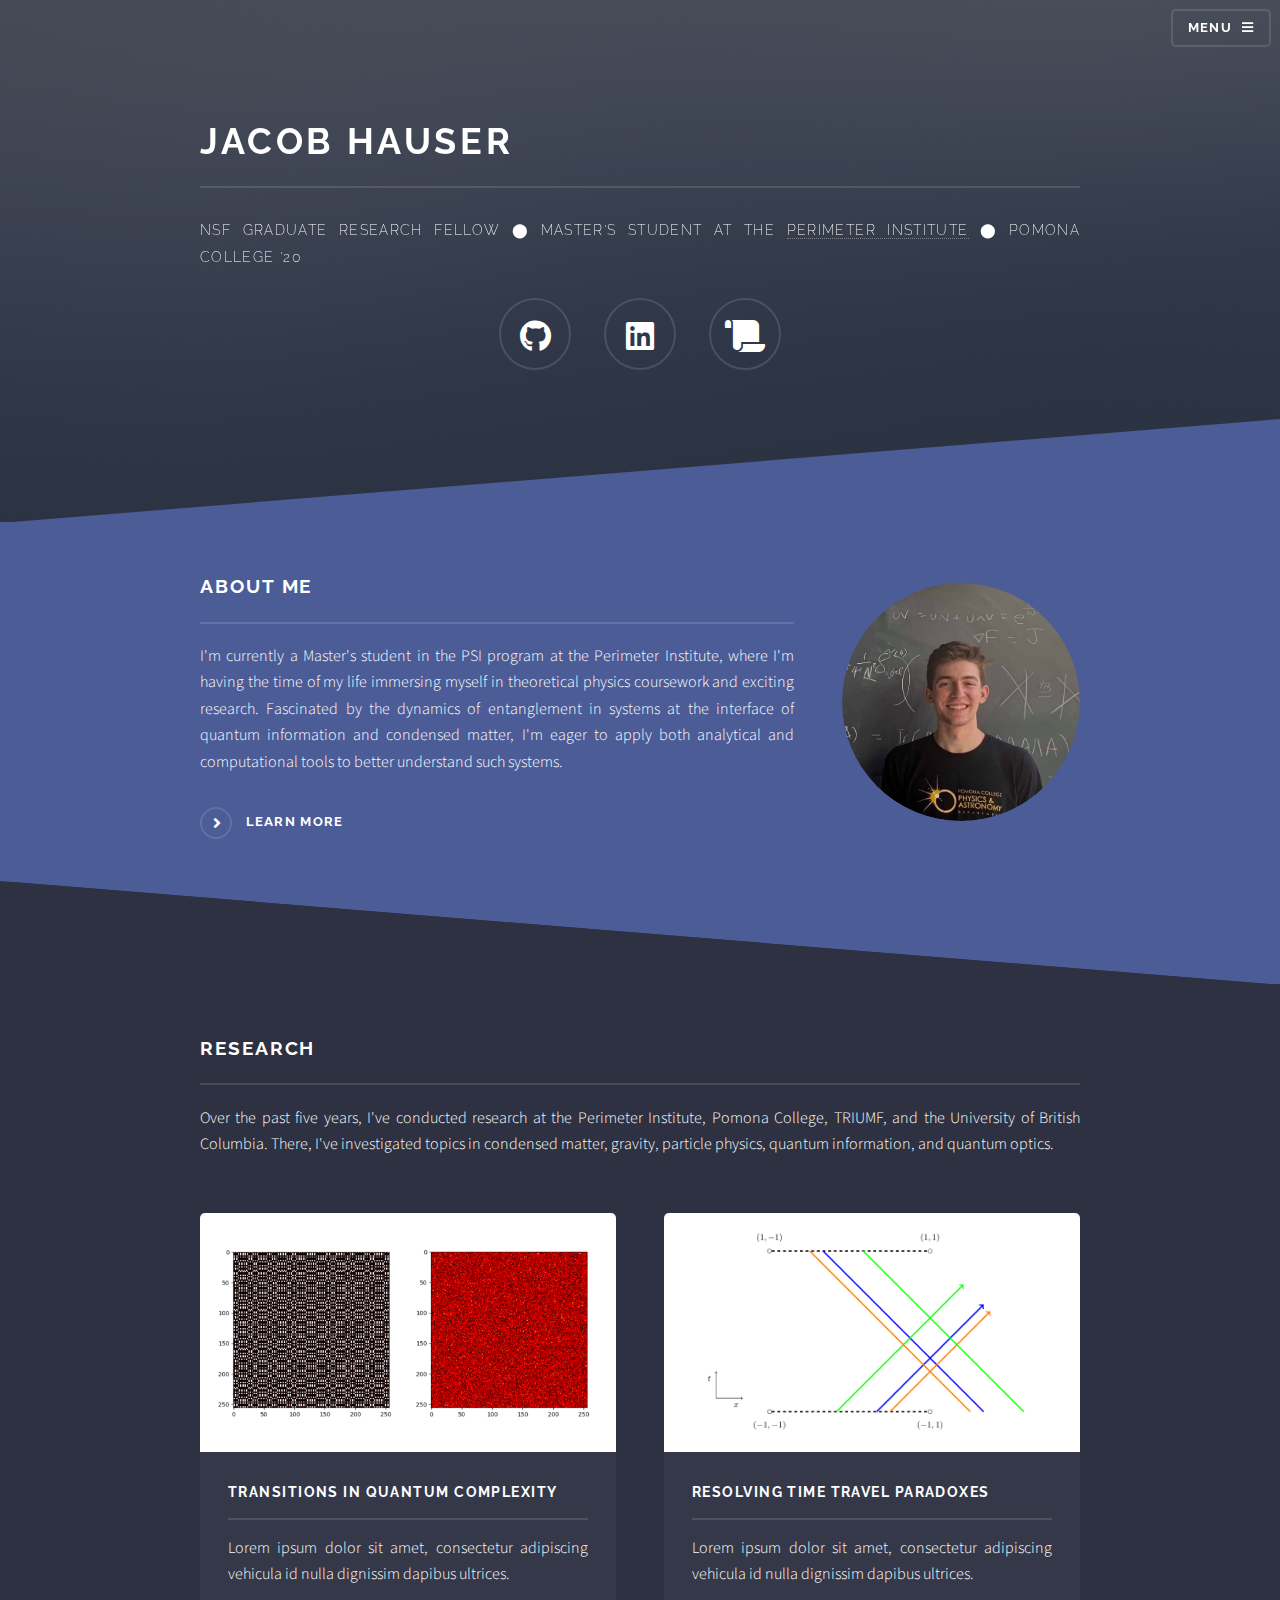
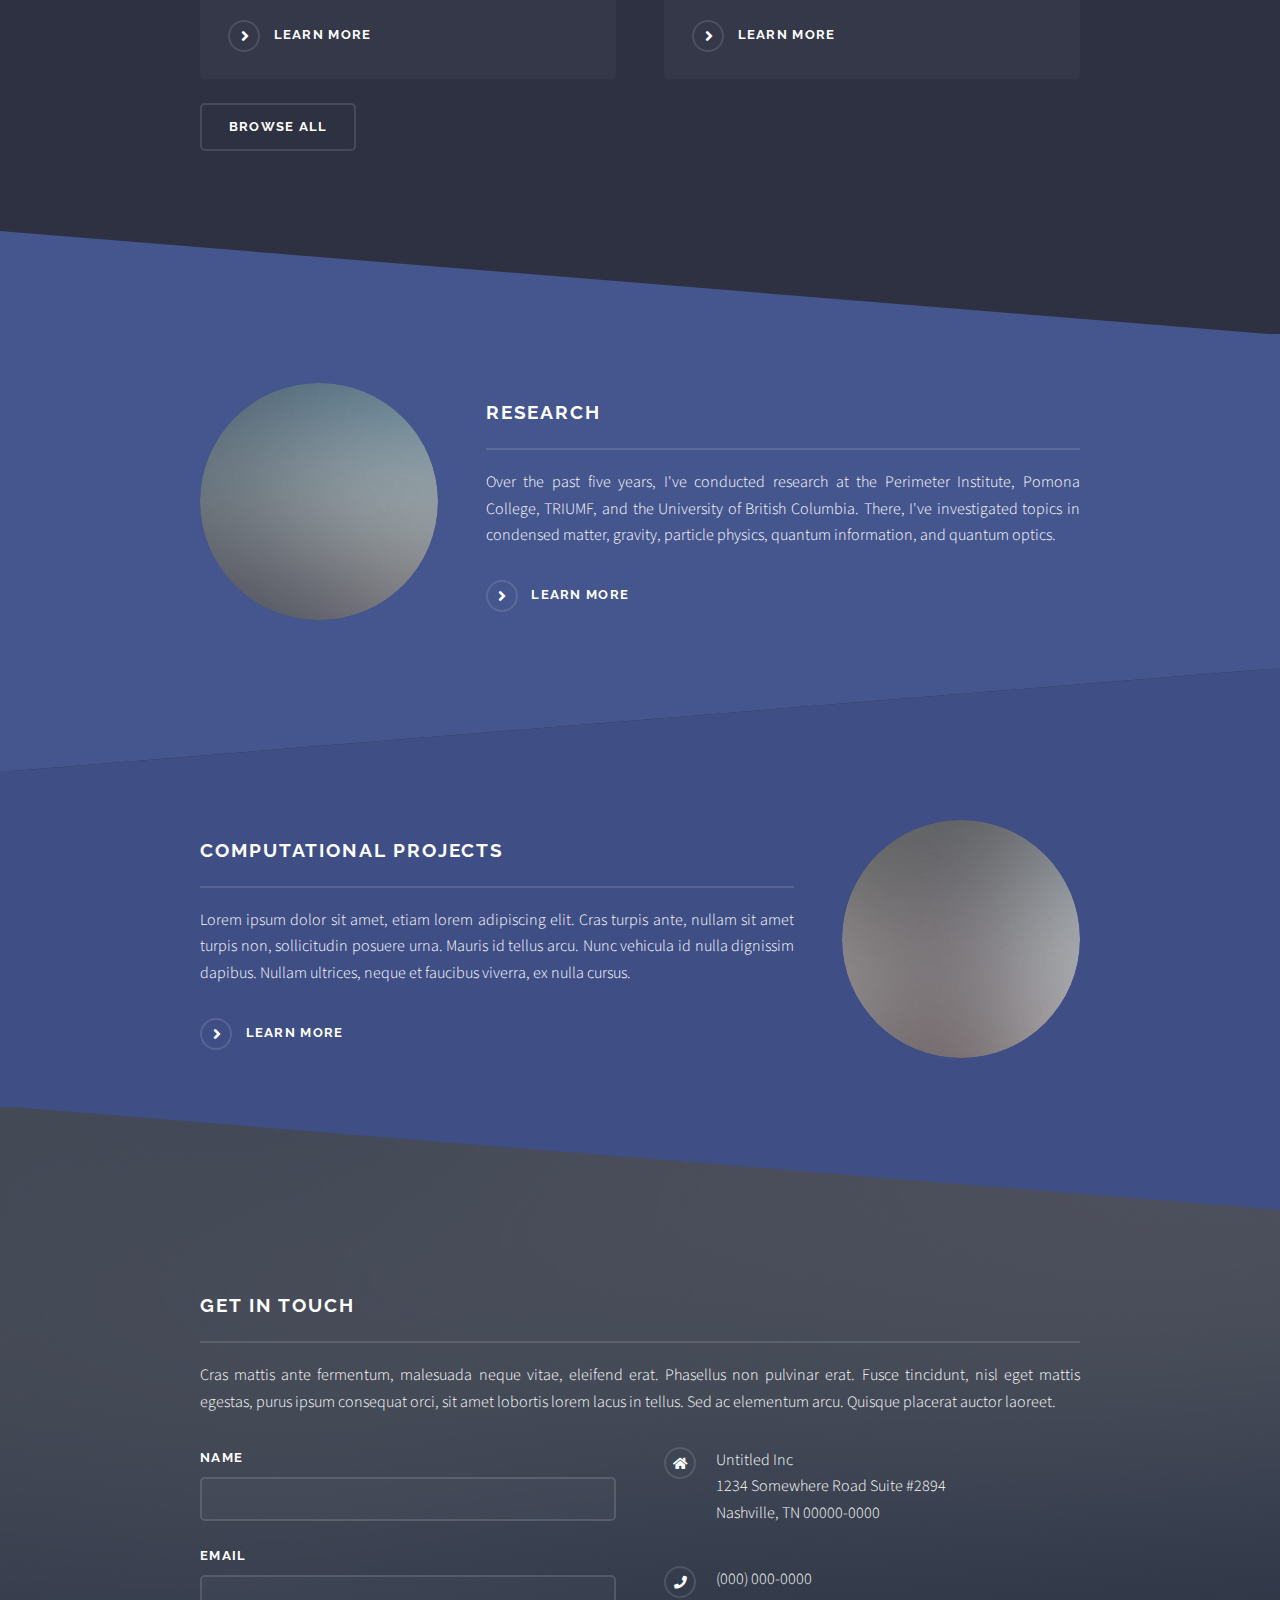
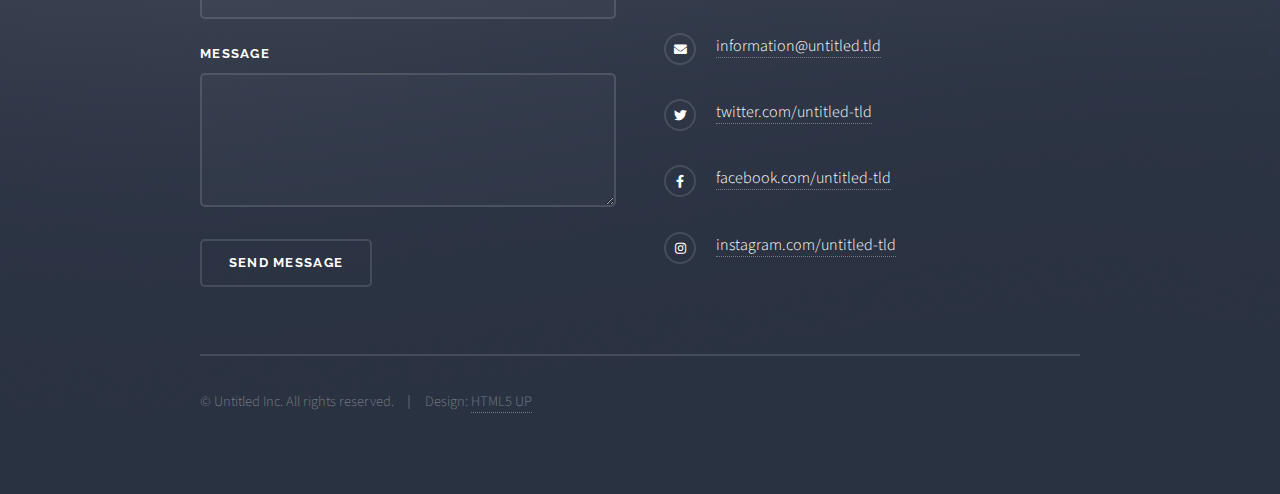
==== commit b7e7de64: "Bare bones content added" ====
--- a/index-real.html
+++ b/index-real.html
@@ -45,9 +45,11 @@
 						<div class="inner">
 							<h2>Jacob Hauser</h2>
                             <p>NSF Graduate Research Fellow ⬤ Master's student at the <a href="https://www.perimeterinstitute.ca/">Perimeter Institute</a> ⬤ Pomona College '20</p>
-                            <div><div class="logo"><span class="icon fa-gem"></span></div>
-                            <div class="logo"><span class="icon fa-gem"></span></div>
-                            <div class="logo"><span class="icon fa-gem"></span></div>
+                            <div class="logo">
+                                <a href="https://github.com/jahauser" style="border-bottom-color: transparent;"><i class="fab fa-github"></i></a> 
+                                <a href="https://www.linkedin.com/in/jakehauser/" style="border-bottom-color: transparent;"><i class="fab fa-linkedin"></i></a>
+                                <a href="https://arxiv.org/a/hauser_j_1.html" style="border-bottom-color: transparent;"><i class="fas fa-scroll"></i></a>
+                            </div>
 						</div>
 					</section>
 
@@ -57,14 +59,40 @@
 						<!-- One -->
 							<section id="one" class="wrapper spotlight style1">
 								<div class="inner">
-									<a href="#" class="image"><img src="images/pic01.jpg" alt="" /></a>
+									<a href="#" class="image"><img src="images/bio_photo.jpeg" alt="" /></a>
 									<div class="content">
 										<h2 class="major">About Me</h2>
-										<p>I am currently a Master's student in the PSI program at the Perimeter Institute, where I'm having the time of my life building a strong foundation in coursework across theoretical physics. I I'm fascinated by the dense wilderness separating emergent phenomena and the microscopic laws from which they arise, and I want to help discover how these two regions connect.   </p>
+										<p>I'm currently a Master's student in the PSI program at the Perimeter Institute, where I'm having the time of my life immersing myself in theoretical physics coursework and exciting research. Fascinated by the dynamics of entanglement in systems at the interface of quantum information and condensed matter, I'm eager to apply both analytical and computational tools to better understand such systems.</p>
 										<a href="#" class="special">Learn more</a>
 									</div>
 								</div>
 							</section>
+
+                    <!-- Four -->
+							<section id="four" class="wrapper alt style1">
+								<div class="inner">
+									<h2 class="major">Research</h2>
+									<p>Over the past five years, I've conducted research at the Perimeter Institute, Pomona College, TRIUMF, and the University of British Columbia. There, I've investigated topics in condensed matter, gravity, particle physics, quantum information, and quantum optics.</p>
+									<section class="features">
+										<article>
+											<a href="#" class="image"><img src="images/circuit_website_pic.jpg" alt="" /></a>
+											<h3 class="major">Transitions in Quantum Complexity</h3>
+											<p>Lorem ipsum dolor sit amet, consectetur adipiscing vehicula id nulla dignissim dapibus ultrices.</p>
+											<a href="#" class="special">Learn more</a>
+										</article>
+										<article>
+											<a href="#" class="image"><img src="images/time_travel_website_pic.jpg" alt="" /></a>
+                                            <h3 class="major">Resolving Time Travel Paradoxes</h3>
+											<p>Lorem ipsum dolor sit amet, consectetur adipiscing vehicula id nulla dignissim dapibus ultrices.</p>
+											<a href="#" class="special">Learn more</a>
+										</article>
+									<ul class="actions">
+										<li><a href="#" class="button">Browse All</a></li>
+									</ul>
+								</div>
+							</section>
+
+					</section>
 
 						<!-- Two -->
 							<section id="two" class="wrapper alt spotlight style2">
@@ -72,7 +100,7 @@
 									<a href="#" class="image"><img src="images/pic02.jpg" alt="" /></a>
 									<div class="content">
 										<h2 class="major">Research</h2>
-										<p>Lorem ipsum dolor sit amet, etiam lorem adipiscing elit. Cras turpis ante, nullam sit amet turpis non, sollicitudin posuere urna. Mauris id tellus arcu. Nunc vehicula id nulla dignissim dapibus. Nullam ultrices, neque et faucibus viverra, ex nulla cursus.</p>
+										<p>Over the past five years, I've conducted research at the Perimeter Institute, Pomona College, TRIUMF, and the University of British Columbia. There, I've investigated topics in condensed matter, gravity, particle physics, quantum information, and quantum optics.</p>
 										<a href="#" class="special">Learn more</a>
 									</div>
 								</div>
@@ -90,45 +118,7 @@
 								</div>
 							</section>
 
-						<!-- Four -->
-							<section id="four" class="wrapper alt style1">
-								<div class="inner">
-									<h2 class="major">Vitae phasellus</h2>
-									<p>Cras mattis ante fermentum, malesuada neque vitae, eleifend erat. Phasellus non pulvinar erat. Fusce tincidunt, nisl eget mattis egestas, purus ipsum consequat orci, sit amet lobortis lorem lacus in tellus. Sed ac elementum arcu. Quisque placerat auctor laoreet.</p>
-									<section class="features">
-										<article>
-											<a href="#" class="image"><img src="images/pic04.jpg" alt="" /></a>
-											<h3 class="major">Sed feugiat lorem</h3>
-											<p>Lorem ipsum dolor sit amet, consectetur adipiscing vehicula id nulla dignissim dapibus ultrices.</p>
-											<a href="#" class="special">Learn more</a>
-										</article>
-										<article>
-											<a href="#" class="image"><img src="images/pic05.jpg" alt="" /></a>
-											<h3 class="major">Nisl placerat</h3>
-											<p>Lorem ipsum dolor sit amet, consectetur adipiscing vehicula id nulla dignissim dapibus ultrices.</p>
-											<a href="#" class="special">Learn more</a>
-										</article>
-										<article>
-											<a href="#" class="image"><img src="images/pic06.jpg" alt="" /></a>
-											<h3 class="major">Ante fermentum</h3>
-											<p>Lorem ipsum dolor sit amet, consectetur adipiscing vehicula id nulla dignissim dapibus ultrices.</p>
-											<a href="#" class="special">Learn more</a>
-										</article>
-										<article>
-											<a href="#" class="image"><img src="images/pic07.jpg" alt="" /></a>
-											<h3 class="major">Fusce consequat</h3>
-											<p>Lorem ipsum dolor sit amet, consectetur adipiscing vehicula id nulla dignissim dapibus ultrices.</p>
-											<a href="#" class="special">Learn more</a>
-										</article>
-									</section>
-									<ul class="actions">
-										<li><a href="#" class="button">Browse All</a></li>
-									</ul>
-								</div>
-							</section>
-
-					</section>
-
+	
 				<!-- Footer -->
 					<section id="footer">
 						<div class="inner">
--- a/assets/css/main.css
+++ b/assets/css/main.css
@@ -23,7 +23,10 @@
 	border: 0;
 	font-size: 100%;
 	font: inherit;
-	vertical-align: baseline;}
+	vertical-align: baseline;
+    text-align: justify;
+    text-justify: inter-word;
+}
 
 article, aside, details, figcaption, figure,
 footer, header, hgroup, menu, nav, section {
@@ -3397,9 +3400,10 @@
 			transform: translateY(0);
 			opacity: 1;
 			margin: 0 0 1.3em 0;
-		}
-
-			#banner .logo .icon {
+            text-align: center;
+		}
+
+			#banner .logo .fas {
 				border-radius: 100%;
 				border: solid 2px rgba(255, 255, 255, 0.125);
 				cursor: default;
@@ -3409,6 +3413,21 @@
 				line-height: 2.25em;
 				text-align: center;
 				width: 2.25em;
+                margin-left: 15px;
+                margin-right: 15px;
+			}
+			#banner .logo .fab {
+				border-radius: 100%;
+				border: solid 2px rgba(255, 255, 255, 0.125);
+				cursor: default;
+				display: inline-block;
+				font-size: 2em;
+				height: 2.25em;
+				line-height: 2.25em;
+				text-align: center;
+				width: 2.25em;
+                margin-left: 15px;
+                margin-right: 15px;
 			}
 
 		#banner h2 {
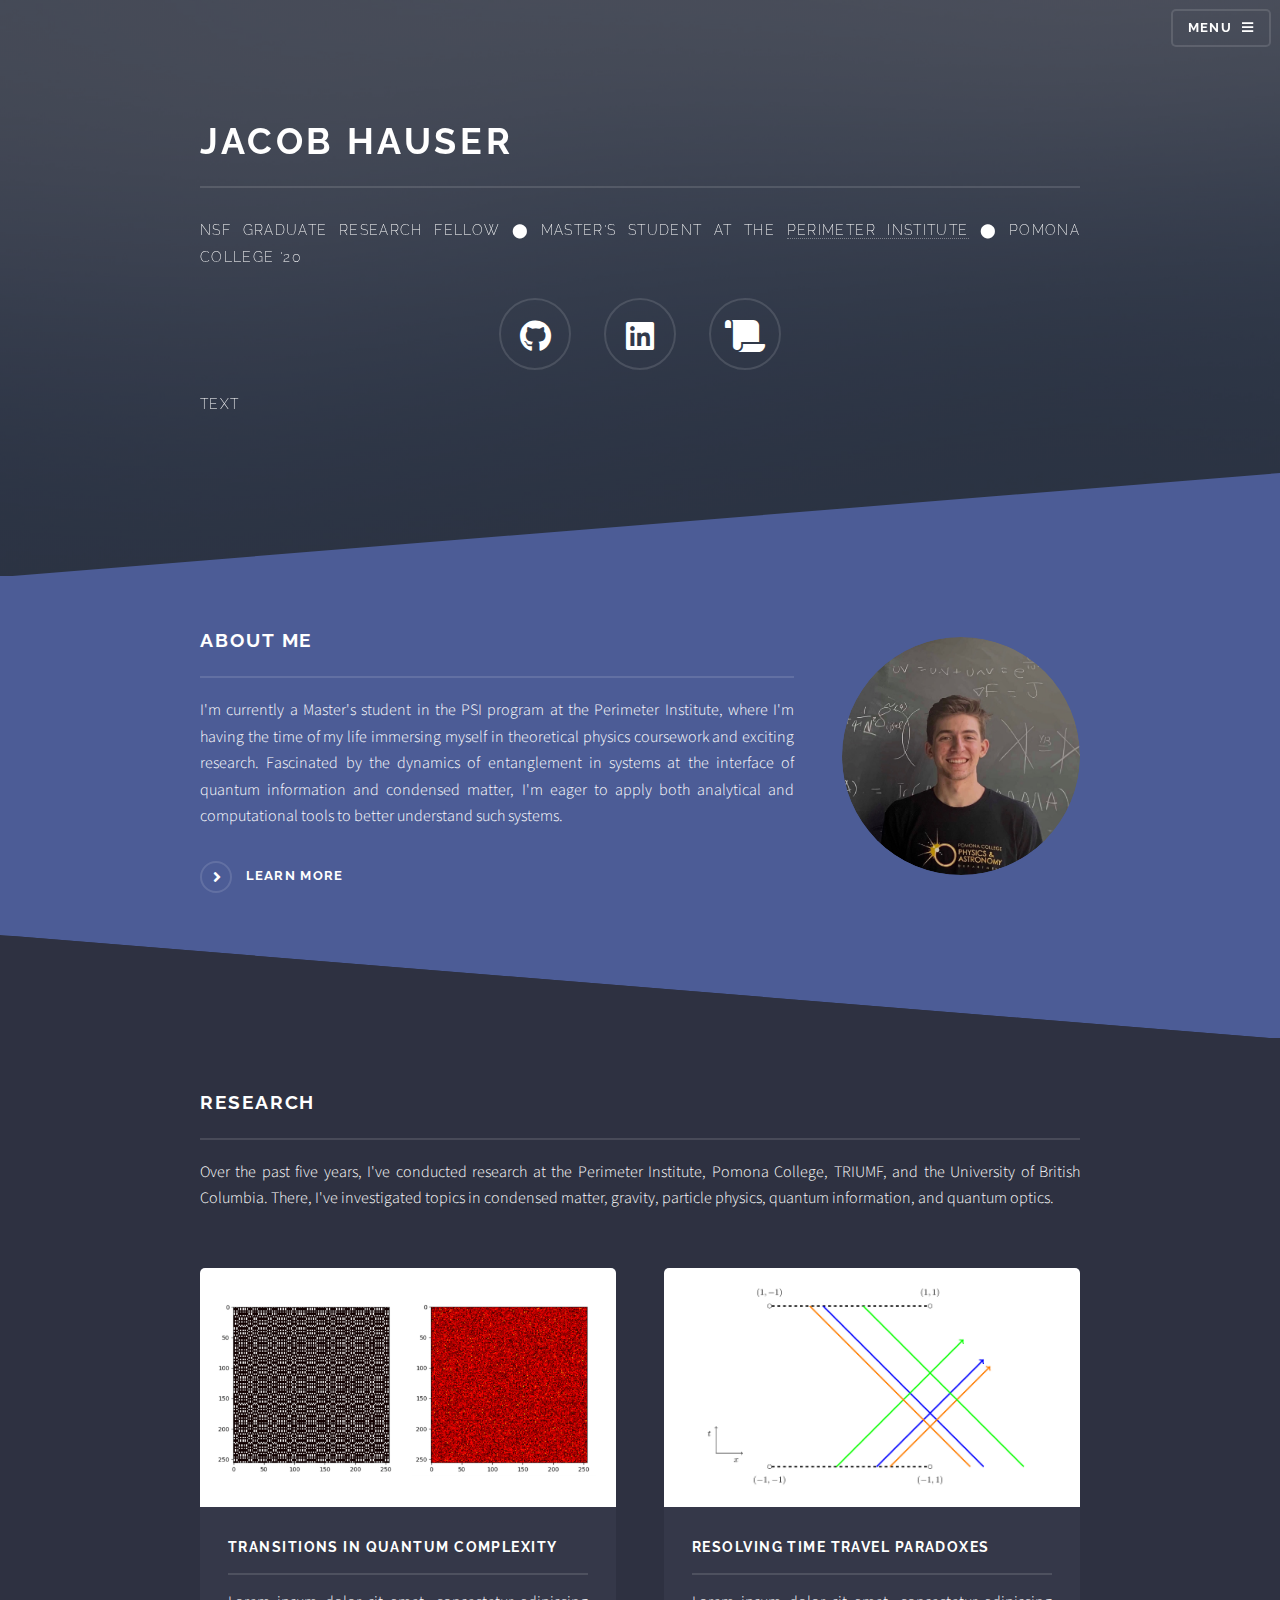
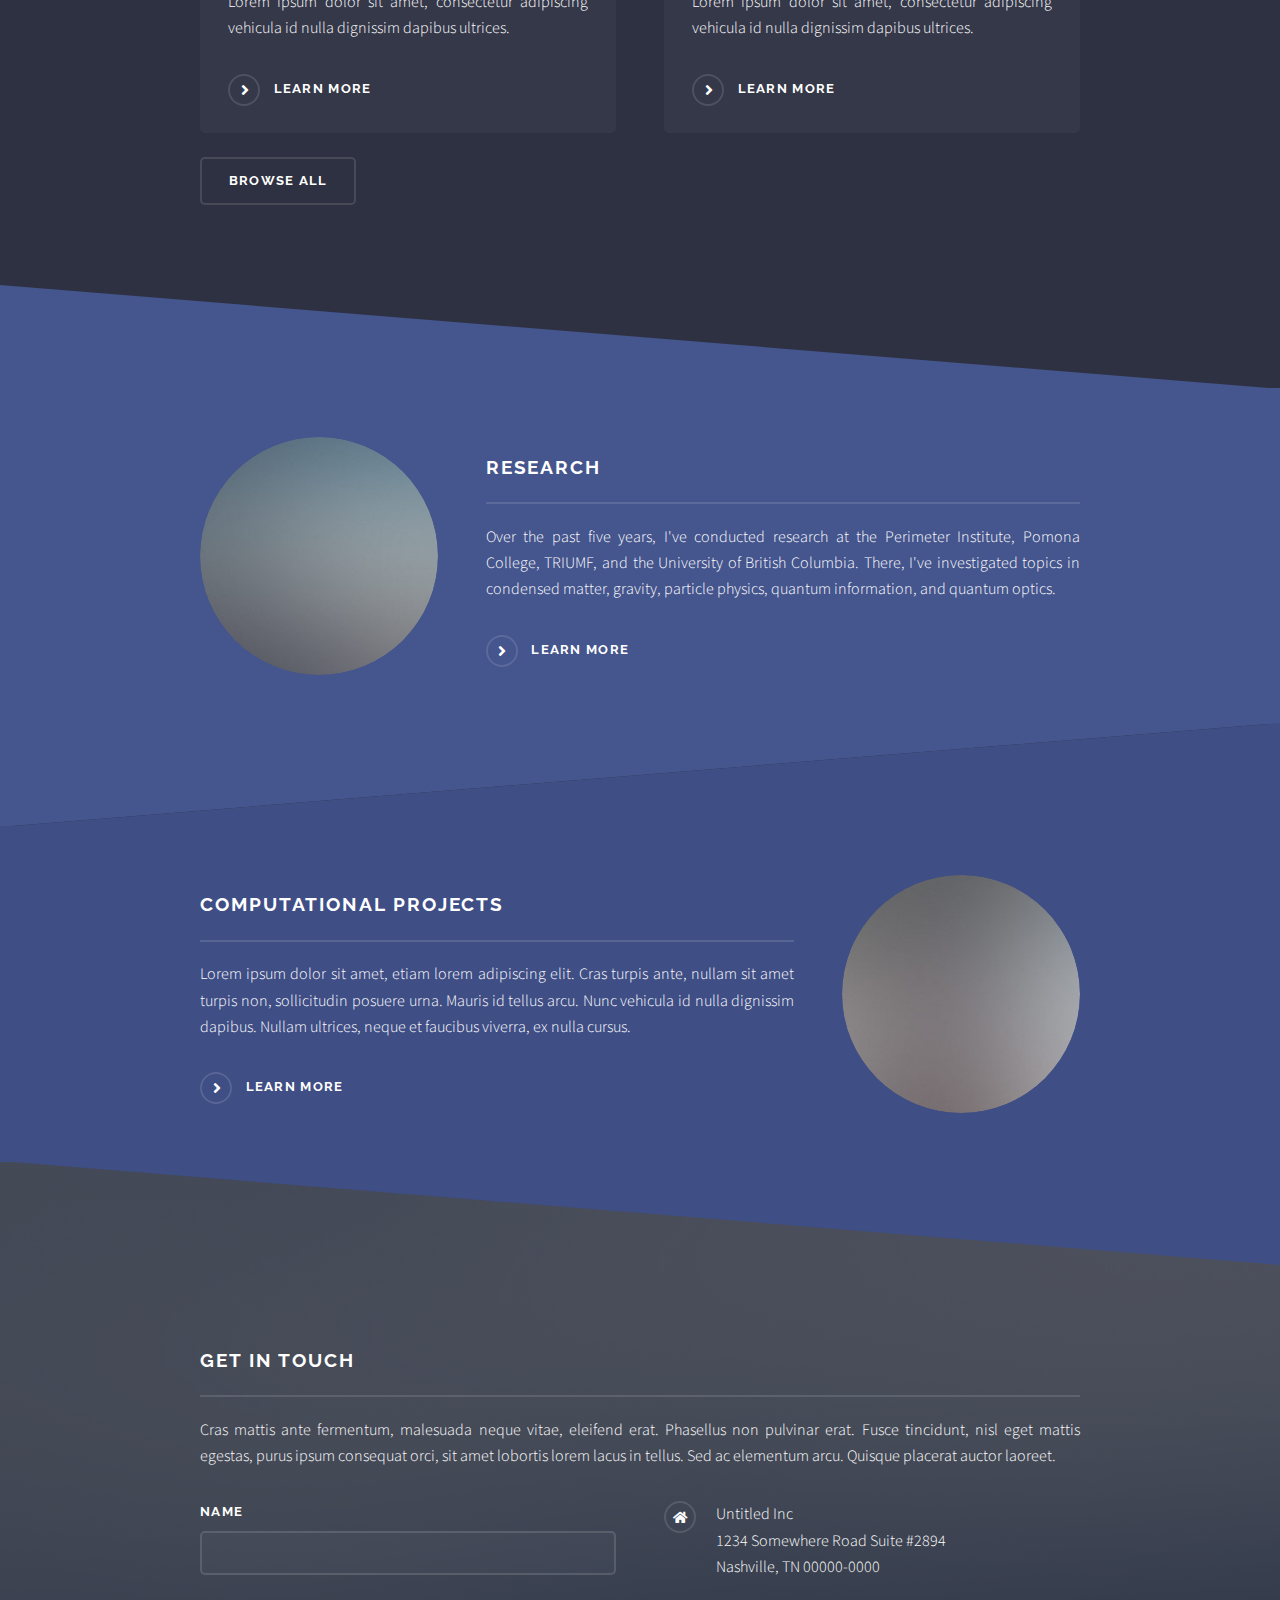
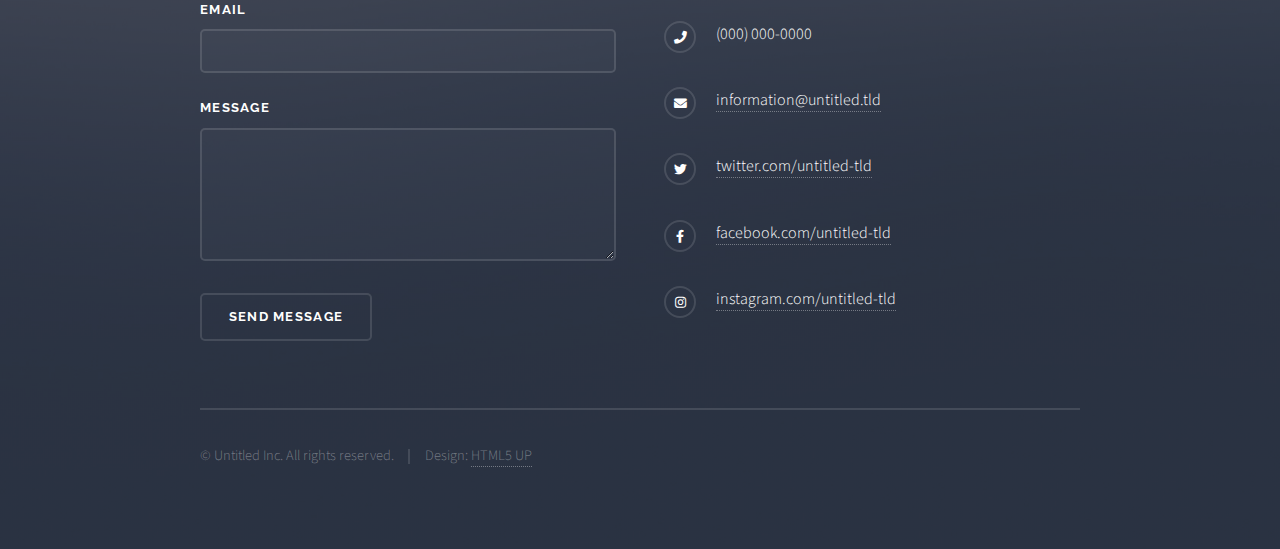
==== commit e5dbc30c: "Uploading pdfs" ====
--- a/index-real.html
+++ b/index-real.html
@@ -50,6 +50,7 @@
                                 <a href="https://www.linkedin.com/in/jakehauser/" style="border-bottom-color: transparent;"><i class="fab fa-linkedin"></i></a>
                                 <a href="https://arxiv.org/a/hauser_j_1.html" style="border-bottom-color: transparent;"><i class="fas fa-scroll"></i></a>
                             </div>
+                            <p> text </p>
 						</div>
 					</section>
 
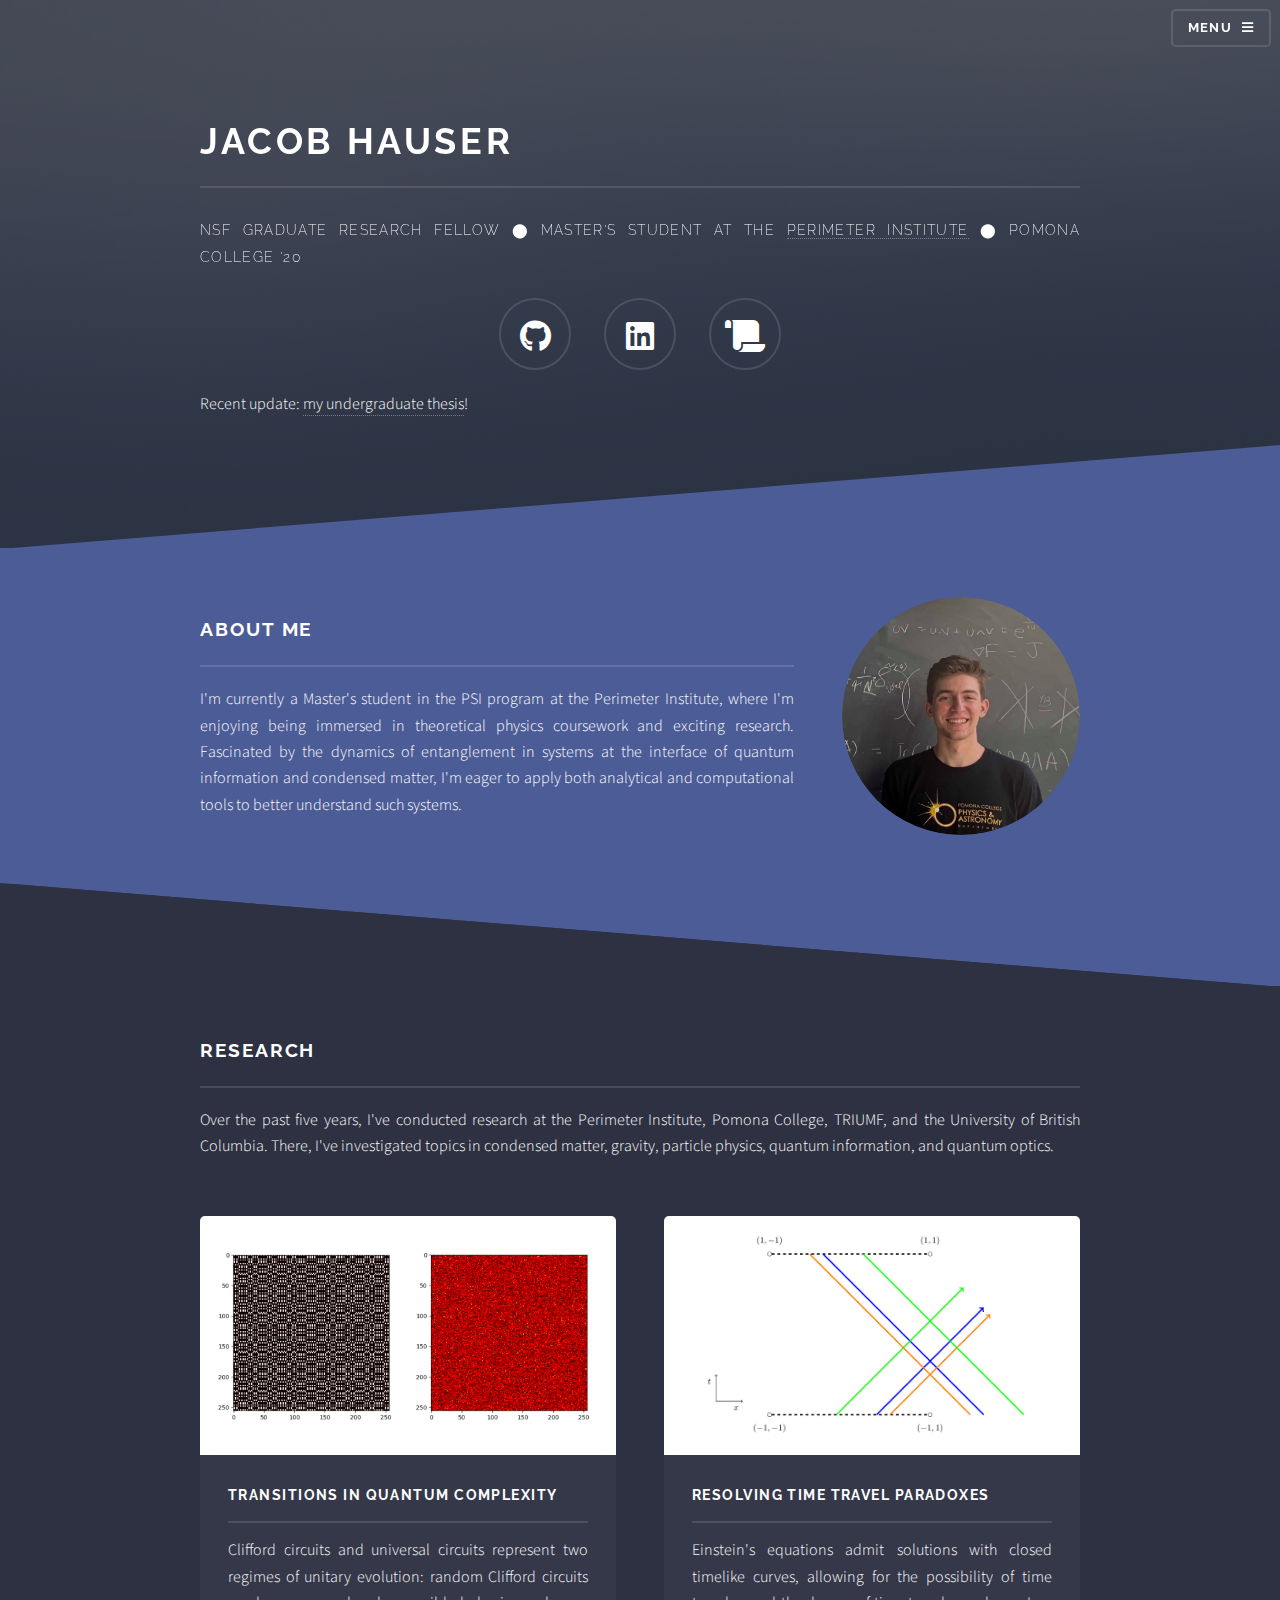
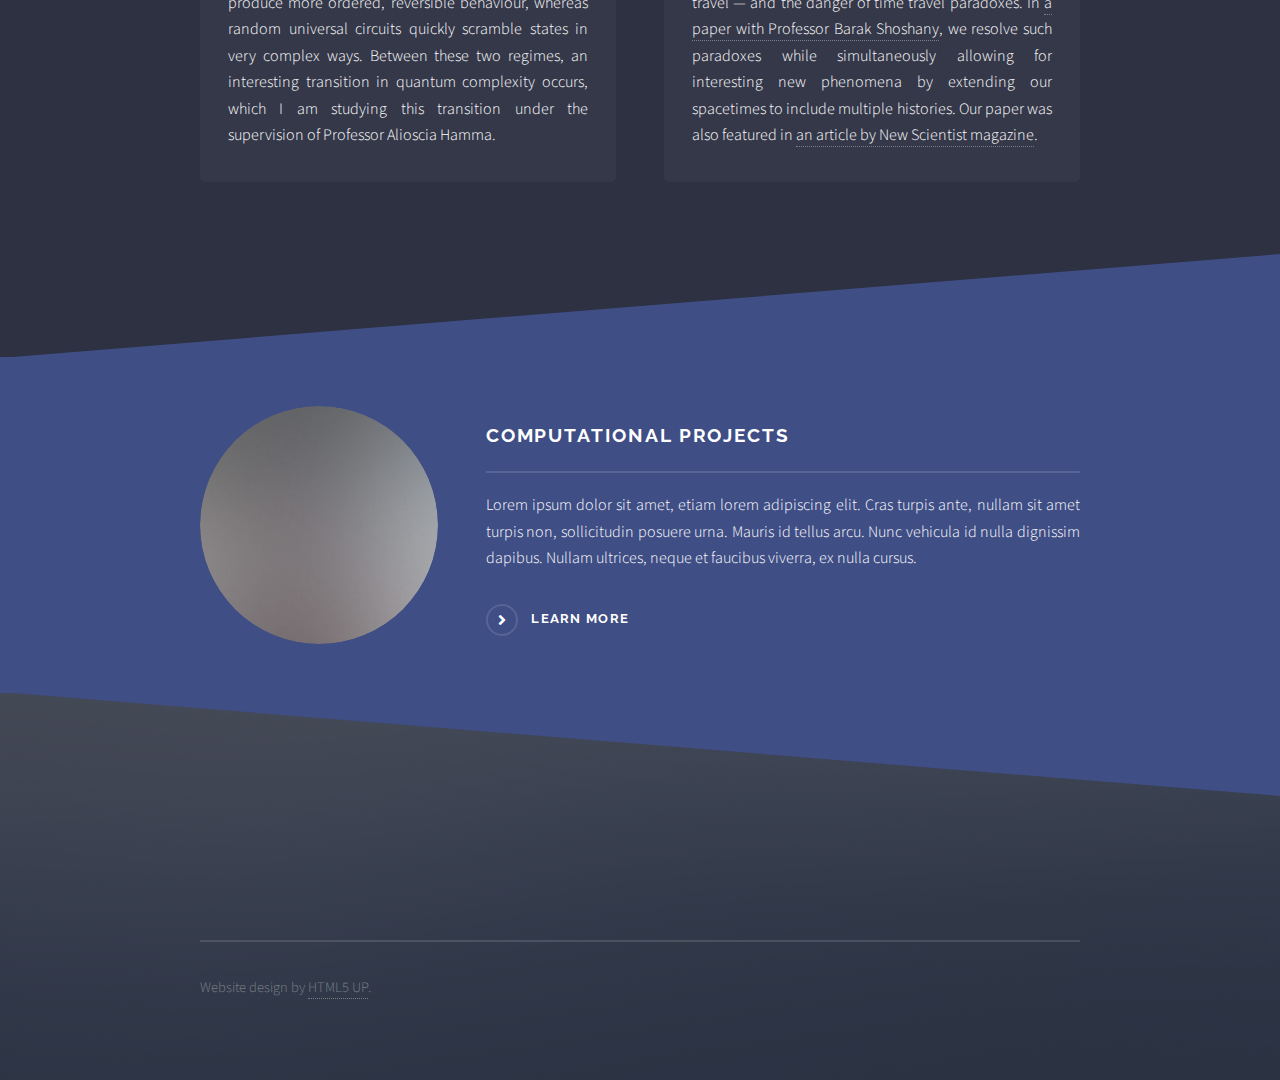
==== commit 56a92661: "Added CV, thesis, and updated some language" ====
--- a/index-real.html
+++ b/index-real.html
@@ -33,8 +33,9 @@
 							<h2>Menu</h2>
 							<ul class="links">
 								<li><a href="index.html">Home</a></li>
-								<li><a href="generic.html">Generic</a></li>
-								<li><a href="elements.html">Elements</a></li>
+								<li><a href="jahauser_cv.pdf">Curriculum Vitae</a></li>
+                                <!-- <li><a href="research.html">Research</a></li> -->
+                                <!-- <li><a href="projects.html">Computational Projects</a></li> -->
 							</ul>
 							<a href="#" class="close">Close</a>
 						</div>
@@ -50,7 +51,7 @@
                                 <a href="https://www.linkedin.com/in/jakehauser/" style="border-bottom-color: transparent;"><i class="fab fa-linkedin"></i></a>
                                 <a href="https://arxiv.org/a/hauser_j_1.html" style="border-bottom-color: transparent;"><i class="fas fa-scroll"></i></a>
                             </div>
-                            <p> text </p>
+                            Recent update: <a href="jahauser_thesis.pdf">my undergraduate thesis</a>! 
 						</div>
 					</section>
 
@@ -63,8 +64,8 @@
 									<a href="#" class="image"><img src="images/bio_photo.jpeg" alt="" /></a>
 									<div class="content">
 										<h2 class="major">About Me</h2>
-										<p>I'm currently a Master's student in the PSI program at the Perimeter Institute, where I'm having the time of my life immersing myself in theoretical physics coursework and exciting research. Fascinated by the dynamics of entanglement in systems at the interface of quantum information and condensed matter, I'm eager to apply both analytical and computational tools to better understand such systems.</p>
-										<a href="#" class="special">Learn more</a>
+										<p>I'm currently a Master's student in the PSI program at the Perimeter Institute, where I'm enjoying being immersed in theoretical physics coursework and exciting research. Fascinated by the dynamics of entanglement in systems at the interface of quantum information and condensed matter, I'm eager to apply both analytical and computational tools to better understand such systems.</p>
+                                        <!-- <a href="about.html" class="special">Learn more</a> -->
 									</div>
 								</div>
 							</section>
@@ -78,34 +79,22 @@
 										<article>
 											<a href="#" class="image"><img src="images/circuit_website_pic.jpg" alt="" /></a>
 											<h3 class="major">Transitions in Quantum Complexity</h3>
-											<p>Lorem ipsum dolor sit amet, consectetur adipiscing vehicula id nulla dignissim dapibus ultrices.</p>
-											<a href="#" class="special">Learn more</a>
+											<p>Clifford circuits and universal circuits represent two regimes of unitary evolution: random Clifford circuits produce more ordered, reversible behaviour, whereas random universal circuits quickly scramble states in very complex ways. Between these two regimes, an interesting transition in quantum complexity occurs, which I am studying this transition under the supervision of Professor Alioscia Hamma.</p>
+                                            <!-- <a href="#" class="special">Learn more</a> -->
 										</article>
 										<article>
 											<a href="#" class="image"><img src="images/time_travel_website_pic.jpg" alt="" /></a>
                                             <h3 class="major">Resolving Time Travel Paradoxes</h3>
-											<p>Lorem ipsum dolor sit amet, consectetur adipiscing vehicula id nulla dignissim dapibus ultrices.</p>
-											<a href="#" class="special">Learn more</a>
+                                            <p>Einstein's equations admit solutions with closed timelike curves, allowing for the possibility of time travel — and the danger of time travel paradoxes. In <a href="https://journals.aps.org/prd/abstract/10.1103/PhysRevD.102.064062">a paper with Professor Barak Shoshany</a>, we resolve such paradoxes while simultaneously allowing for interesting new phenomena by extending our spacetimes to include multiple histories. Our paper was also featured in <a href="https://www.newscientist.com/article/2227304-time-travel-without-paradoxes-is-possible-with-many-parallel-timelines/">an article by New Scientist magazine</a>.</p>
+                                            <!-- <a href="#" class="special">Learn more</a> -->
 										</article>
-									<ul class="actions">
-										<li><a href="#" class="button">Browse All</a></li>
-									</ul>
+                                    <!-- <ul class="actions"> -->
+                                        <!-- <li><a href="#" class="button">Browse All</a></li> -->
+                                    <!-- </ul> -->
 								</div>
 							</section>
 
 					</section>
-
-						<!-- Two -->
-							<section id="two" class="wrapper alt spotlight style2">
-								<div class="inner">
-									<a href="#" class="image"><img src="images/pic02.jpg" alt="" /></a>
-									<div class="content">
-										<h2 class="major">Research</h2>
-										<p>Over the past five years, I've conducted research at the Perimeter Institute, Pomona College, TRIUMF, and the University of British Columbia. There, I've investigated topics in condensed matter, gravity, particle physics, quantum information, and quantum optics.</p>
-										<a href="#" class="special">Learn more</a>
-									</div>
-								</div>
-							</section>
 
 						<!-- Three -->
 							<section id="three" class="wrapper spotlight style3">
@@ -121,43 +110,11 @@
 
 	
 				<!-- Footer -->
-					<section id="footer">
+                	<section id="footer">
 						<div class="inner">
-							<h2 class="major">Get in touch</h2>
-							<p>Cras mattis ante fermentum, malesuada neque vitae, eleifend erat. Phasellus non pulvinar erat. Fusce tincidunt, nisl eget mattis egestas, purus ipsum consequat orci, sit amet lobortis lorem lacus in tellus. Sed ac elementum arcu. Quisque placerat auctor laoreet.</p>
-							<form method="post" action="#">
-								<div class="fields">
-									<div class="field">
-										<label for="name">Name</label>
-										<input type="text" name="name" id="name" />
-									</div>
-									<div class="field">
-										<label for="email">Email</label>
-										<input type="email" name="email" id="email" />
-									</div>
-									<div class="field">
-										<label for="message">Message</label>
-										<textarea name="message" id="message" rows="4"></textarea>
-									</div>
-								</div>
-								<ul class="actions">
-									<li><input type="submit" value="Send Message" /></li>
-								</ul>
-							</form>
-							<ul class="contact">
-								<li class="icon solid fa-home">
-									Untitled Inc<br />
-									1234 Somewhere Road Suite #2894<br />
-									Nashville, TN 00000-0000
-								</li>
-								<li class="icon solid fa-phone">(000) 000-0000</li>
-								<li class="icon solid fa-envelope"><a href="#">information@untitled.tld</a></li>
-								<li class="icon brands fa-twitter"><a href="#">twitter.com/untitled-tld</a></li>
-								<li class="icon brands fa-facebook-f"><a href="#">facebook.com/untitled-tld</a></li>
-								<li class="icon brands fa-instagram"><a href="#">instagram.com/untitled-tld</a></li>
-							</ul>
 							<ul class="copyright">
-								<li>&copy; Untitled Inc. All rights reserved.</li><li>Design: <a href="http://html5up.net">HTML5 UP</a></li>
+                                <!--<li>&copy; Untitled Inc. All rights reserved.</li><li>Design: <a href="http://html5up.net">HTML5 UP</a></li> -->
+                                <li>Website design by <a href="http://html5up.net">HTML5 UP</a>.</li>
 							</ul>
 						</div>
 					</section>
